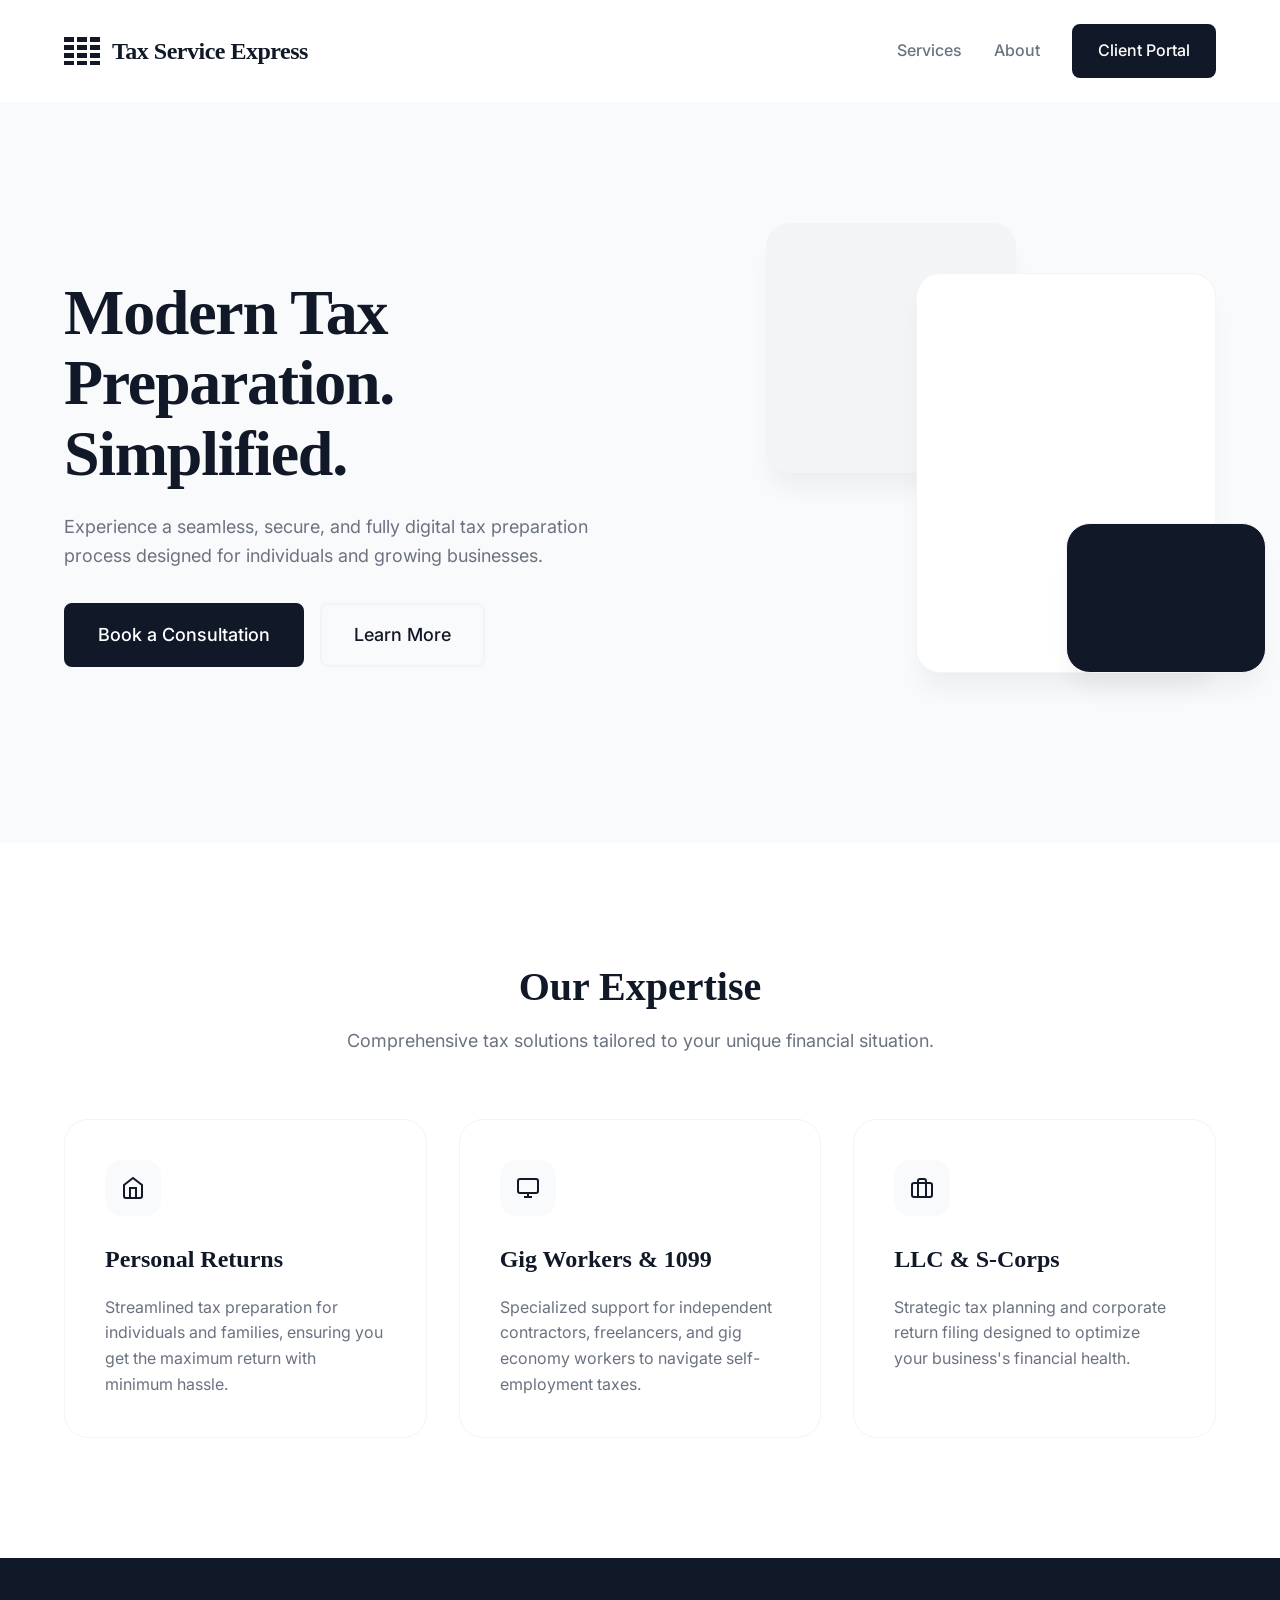
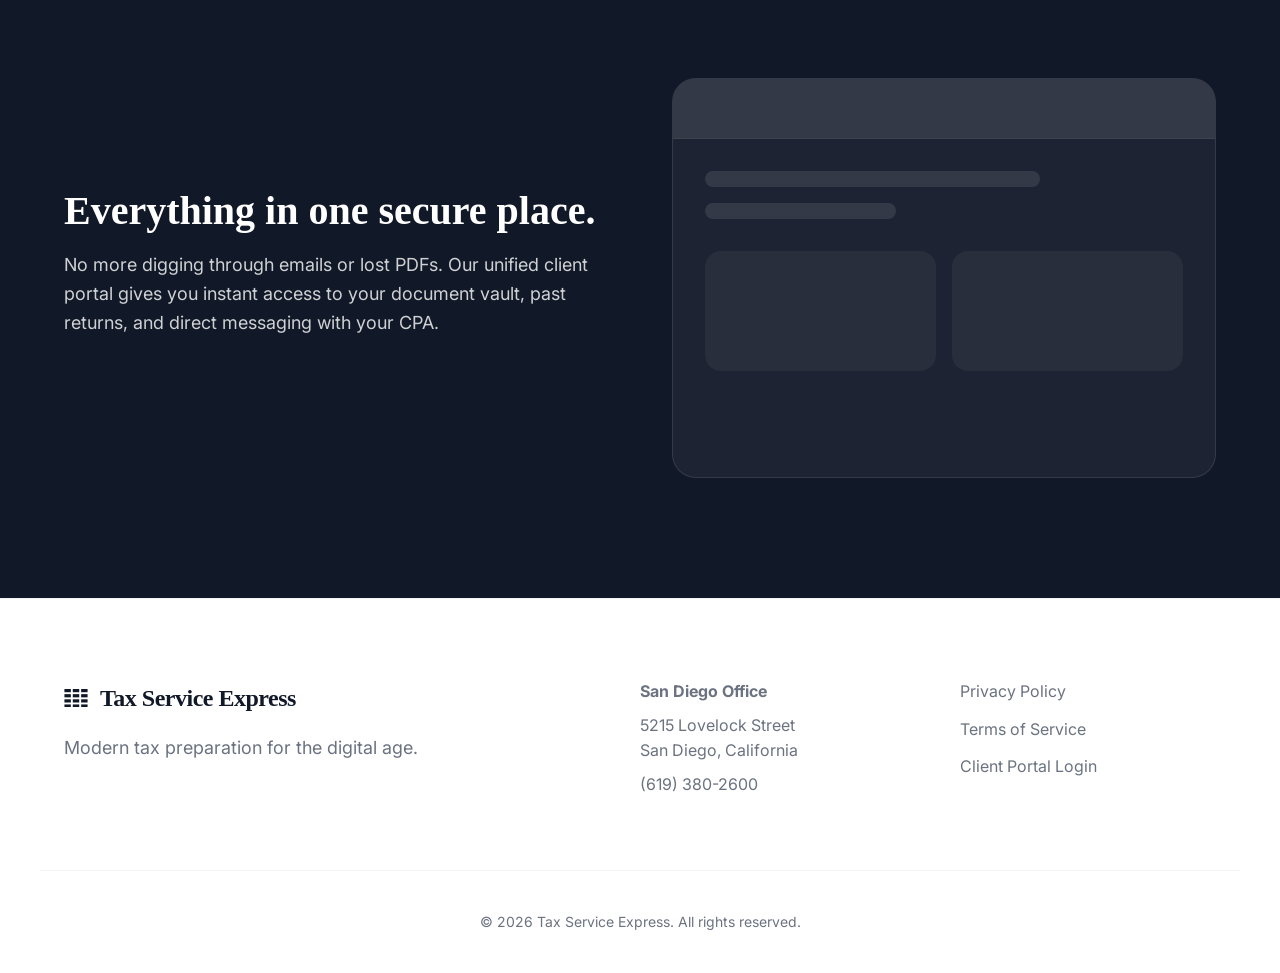
==== landing/index.html @ 5894fe74 "Add files via upload" ====
<!DOCTYPE html>
<html lang="en">
<head>
    <meta charset="UTF-8">
    <meta name="viewport" content="width=device-width, initial-scale=1.0">
    <title>Tax Service Express | Minimalist Landing</title>
    <link rel="preconnect" href="https://fonts.googleapis.com">
    <link rel="preconnect" href="https://fonts.gstatic.com" crossorigin>
    <link href="https://fonts.googleapis.com/css2?family=Inter:wght@400;500;600;700&display=swap" rel="stylesheet">
    <link rel="stylesheet" href="styles.css">
</head>
<body>
    <header class="site-header">
        <div class="container header-container">
            <div class="brand-logo">
                <svg width="36" height="28" viewBox="0 0 36 28" fill="currentColor">
                    <rect x="0" y="0" width="10" height="5" />
                    <rect x="13" y="0" width="10" height="5" />
                    <rect x="26" y="0" width="10" height="5" />
                    <rect x="0" y="8" width="10" height="5" />
                    <rect x="13" y="8" width="10" height="5" />
                    <rect x="26" y="8" width="10" height="5" />
                    <rect x="0" y="16" width="10" height="5" />
                    <rect x="13" y="16" width="10" height="5" />
                    <rect x="26" y="16" width="10" height="5" />
                    <rect x="0" y="24" width="10" height="5" />
                    <rect x="13" y="24" width="10" height="5" />
                    <rect x="26" y="24" width="10" height="5" />
                </svg>
                <span class="brand-name">Tax Service Express</span>
            </div>
            <nav class="main-nav">
                <a href="#services">Services</a>
                <a href="#about">About</a>
                <a href="#contact" class="btn-primary">Client Portal</a>
            </nav>
        </div>
    </header>

    <main>
        <section class="hero">
            <div class="container hero-container">
                <div class="hero-content">
                    <h1>Modern Tax Preparation.<br>Simplified.</h1>
                    <p>Experience a seamless, secure, and fully digital tax preparation process designed for individuals and growing businesses.</p>
                    <div class="hero-actions">
                        <a href="#book" class="btn-primary large">Book a Consultation</a>
                        <a href="#learn" class="btn-outline large">Learn More</a>
                    </div>
                </div>
                <div class="hero-image">
                    <!-- Minimalist geometric shapes to represent data/security -->
                    <div class="abstract-shape shape-1"></div>
                    <div class="abstract-shape shape-2"></div>
                    <div class="abstract-shape shape-3"></div>
                </div>
            </div>
        </section>

        <section id="services" class="services-section">
            <div class="container">
                <div class="section-header">
                    <h2>Our Expertise</h2>
                    <p>Comprehensive tax solutions tailored to your unique financial situation.</p>
                </div>
                
                <div class="services-grid">
                    <div class="service-card">
                        <div class="service-icon">
                            <svg width="24" height="24" viewBox="0 0 24 24" fill="none" stroke="currentColor" stroke-width="2"><path d="m3 9 9-7 9 7v11a2 2 0 0 1-2 2H5a2 2 0 0 1-2-2z"/><polyline points="9 22 9 12 15 12 15 22"/></svg>
                        </div>
                        <h3>Personal Returns</h3>
                        <p>Streamlined tax preparation for individuals and families, ensuring you get the maximum return with minimum hassle.</p>
                    </div>
                    <div class="service-card">
                        <div class="service-icon">
                            <svg width="24" height="24" viewBox="0 0 24 24" fill="none" stroke="currentColor" stroke-width="2"><rect width="20" height="14" x="2" y="3" rx="2"/><line x1="8" x2="16" y1="21" y2="21"/><line x1="12" x2="12" y1="17" y2="21"/></svg>
                        </div>
                        <h3>Gig Workers & 1099</h3>
                        <p>Specialized support for independent contractors, freelancers, and gig economy workers to navigate self-employment taxes.</p>
                    </div>
                    <div class="service-card">
                        <div class="service-icon">
                            <svg width="24" height="24" viewBox="0 0 24 24" fill="none" stroke="currentColor" stroke-width="2"><rect width="20" height="14" x="2" y="7" rx="2" ry="2"/><path d="M16 21V5a2 2 0 0 0-2-2h-4a2 2 0 0 0-2 2v16"/></svg>
                        </div>
                        <h3>LLC & S-Corps</h3>
                        <p>Strategic tax planning and corporate return filing designed to optimize your business's financial health.</p>
                    </div>
                </div>
            </div>
        </section>

        <section class="portal-cta">
            <div class="container portal-container">
                <div class="portal-text">
                    <h2>Everything in one secure place.</h2>
                    <p>No more digging through emails or lost PDFs. Our unified client portal gives you instant access to your document vault, past returns, and direct messaging with your CPA.</p>
                </div>
                <div class="portal-mockup">
                    <div class="mockup-ui">
                        <div class="mockup-header"></div>
                        <div class="mockup-body">
                            <div class="mockup-bar" style="width: 70%"></div>
                            <div class="mockup-bar" style="width: 40%"></div>
                            <div class="mockup-boxes">
                                <div class="mockup-box"></div>
                                <div class="mockup-box"></div>
                            </div>
                        </div>
                    </div>
                </div>
            </div>
        </section>
    </main>

    <footer class="site-footer">
        <div class="container footer-container">
            <div class="footer-brand">
                <div class="brand-logo">
                    <svg width="24" height="18" viewBox="0 0 36 28" fill="currentColor">
                        <rect x="0" y="0" width="10" height="5" />
                        <rect x="13" y="0" width="10" height="5" />
                        <rect x="26" y="0" width="10" height="5" />
                        <rect x="0" y="8" width="10" height="5" />
                        <rect x="13" y="8" width="10" height="5" />
                        <rect x="26" y="8" width="10" height="5" />
                        <rect x="0" y="16" width="10" height="5" />
                        <rect x="13" y="16" width="10" height="5" />
                        <rect x="26" y="16" width="10" height="5" />
                        <rect x="0" y="24" width="10" height="5" />
                        <rect x="13" y="24" width="10" height="5" />
                        <rect x="26" y="24" width="10" height="5" />
                    </svg>
                    <span class="brand-name">Tax Service Express</span>
                </div>
                <p>Modern tax preparation for the digital age.</p>
            </div>
            <div class="footer-contact">
                <p><strong>San Diego Office</strong></p>
                <p>5215 Lovelock Street<br>San Diego, California</p>
                <p>(619) 380-2600</p>
            </div>
            <div class="footer-links">
                <a href="#">Privacy Policy</a>
                <a href="#">Terms of Service</a>
                <a href="#">Client Portal Login</a>
            </div>
        </div>
        <div class="container footer-bottom">
            <p>&copy; 2026 Tax Service Express. All rights reserved.</p>
        </div>
    </footer>
</body>
</html>
---- landing/styles.css ----
:root {
    --color-black: #111827;
    --color-white: #FFFFFF;
    --color-gray-50: #F9FAFB;
    --color-gray-100: #F3F4F6;
    --color-gray-500: #6B7280;
    --color-gray-900: #111827;
    --font-serif: 'Georgia', 'Times New Roman', serif;
    --font-sans: 'Inter', sans-serif;
    --transition: all 0.3s ease;
}

* {
    margin: 0;
    padding: 0;
    box-sizing: border-box;
}

body {
    font-family: var(--font-sans);
    color: var(--color-gray-900);
    background-color: var(--color-white);
    line-height: 1.6;
}

.container {
    max-width: 1200px;
    margin: 0 auto;
    padding: 0 24px;
}

/* Typography */
h1, h2, h3, .brand-name {
    font-family: var(--font-serif);
    color: var(--color-black);
}

h1 {
    font-size: 4rem;
    line-height: 1.1;
    letter-spacing: -0.02em;
    margin-bottom: 24px;
}

h2 {
    font-size: 2.5rem;
    line-height: 1.2;
    margin-bottom: 16px;
}

p {
    color: var(--color-gray-500);
    font-size: 1.125rem;
    margin-bottom: 32px;
}

/* Buttons */
.btn-primary, .btn-outline {
    display: inline-flex;
    align-items: center;
    justify-content: center;
    padding: 12px 24px;
    font-weight: 500;
    border-radius: 8px;
    text-decoration: none;
    transition: var(--transition);
    font-size: 1rem;
}

.btn-primary.large, .btn-outline.large {
    padding: 16px 32px;
    font-size: 1.125rem;
}

.btn-primary {
    background-color: var(--color-black);
    color: var(--color-white);
    border: 2px solid var(--color-black);
}

.btn-primary:hover {
    background-color: var(--color-gray-900);
    transform: translateY(-2px);
    box-shadow: 0 10px 15px -3px rgba(0, 0, 0, 0.1);
}

.btn-outline {
    background-color: transparent;
    color: var(--color-black);
    border: 2px solid var(--color-gray-100);
}

.btn-outline:hover {
    border-color: var(--color-black);
}

/* Header */
.site-header {
    padding: 24px 0;
    position: sticky;
    top: 0;
    background: rgba(255, 255, 255, 0.9);
    backdrop-filter: blur(10px);
    z-index: 100;
    border-bottom: 1px solid var(--color-gray-50);
}

.header-container {
    display: flex;
    justify-content: space-between;
    align-items: center;
}

.brand-logo {
    display: flex;
    align-items: center;
    gap: 12px;
}

.brand-name {
    font-size: 24px;
    font-weight: 600;
    letter-spacing: -0.5px;
}

.main-nav {
    display: flex;
    align-items: center;
    gap: 32px;
}

.main-nav a:not(.btn-primary) {
    text-decoration: none;
    color: var(--color-gray-500);
    font-weight: 500;
    transition: var(--transition);
}

.main-nav a:not(.btn-primary):hover {
    color: var(--color-black);
}

/* Hero Section */
.hero {
    padding: 120px 0;
    background-color: var(--color-gray-50);
    overflow: hidden;
}

.hero-container {
    display: grid;
    grid-template-columns: 1fr 1fr;
    gap: 64px;
    align-items: center;
}

.hero-actions {
    display: flex;
    gap: 16px;
}

.hero-image {
    position: relative;
    height: 500px;
}

.abstract-shape {
    position: absolute;
    background: var(--color-white);
    border: 1px solid var(--color-gray-100);
    box-shadow: 0 20px 25px -5px rgba(0, 0, 0, 0.05);
    border-radius: 24px;
}

.shape-1 {
    width: 300px;
    height: 400px;
    right: 0;
    top: 50px;
    z-index: 2;
}

.shape-2 {
    width: 250px;
    height: 250px;
    right: 200px;
    top: 0;
    z-index: 1;
    background: var(--color-gray-100);
}

.shape-3 {
    width: 200px;
    height: 150px;
    right: -50px;
    bottom: 50px;
    z-index: 3;
    background: var(--color-black);
}

/* Services Section */
.services-section {
    padding: 120px 0;
}

.section-header {
    text-align: center;
    max-width: 600px;
    margin: 0 auto 64px;
}

.services-grid {
    display: grid;
    grid-template-columns: repeat(3, 1fr);
    gap: 32px;
}

.service-card {
    padding: 40px;
    background: var(--color-white);
    border: 1px solid var(--color-gray-100);
    border-radius: 24px;
    transition: var(--transition);
}

.service-card:hover {
    border-color: var(--color-black);
    transform: translateY(-5px);
    box-shadow: 0 20px 25px -5px rgba(0, 0, 0, 0.05);
}

.service-icon {
    width: 56px;
    height: 56px;
    background: var(--color-gray-50);
    border-radius: 16px;
    display: flex;
    align-items: center;
    justify-content: center;
    margin-bottom: 24px;
    color: var(--color-black);
}

.service-card h3 {
    font-size: 1.5rem;
    margin-bottom: 16px;
}

.service-card p {
    font-size: 1rem;
    margin-bottom: 0;
}

/* Portal CTA Section */
.portal-cta {
    padding: 120px 0;
    background-color: var(--color-black);
    color: var(--color-white);
}

.portal-cta h2, .portal-cta p {
    color: var(--color-white);
}

.portal-cta p {
    opacity: 0.8;
}

.portal-container {
    display: grid;
    grid-template-columns: 1fr 1fr;
    gap: 64px;
    align-items: center;
}

.mockup-ui {
    background: rgba(255, 255, 255, 0.05);
    border: 1px solid rgba(255, 255, 255, 0.1);
    border-radius: 24px;
    overflow: hidden;
    height: 400px;
}

.mockup-header {
    height: 60px;
    background: rgba(255, 255, 255, 0.1);
    border-bottom: 1px solid rgba(255, 255, 255, 0.05);
}

.mockup-body {
    padding: 32px;
}

.mockup-bar {
    height: 16px;
    background: rgba(255, 255, 255, 0.1);
    border-radius: 8px;
    margin-bottom: 16px;
}

.mockup-boxes {
    display: grid;
    grid-template-columns: 1fr 1fr;
    gap: 16px;
    margin-top: 32px;
}

.mockup-box {
    height: 120px;
    background: rgba(255, 255, 255, 0.05);
    border-radius: 16px;
}

/* Footer */
.site-footer {
    padding: 80px 0 40px;
    border-top: 1px solid var(--color-gray-100);
}

.footer-container {
    display: grid;
    grid-template-columns: 2fr 1fr 1fr;
    gap: 64px;
    margin-bottom: 64px;
}

.footer-brand .brand-logo {
    margin-bottom: 16px;
}

.footer-contact p {
    margin-bottom: 8px;
    font-size: 1rem;
}

.footer-links {
    display: flex;
    flex-direction: column;
    gap: 12px;
}

.footer-links a {
    color: var(--color-gray-500);
    text-decoration: none;
    transition: var(--transition);
}

.footer-links a:hover {
    color: var(--color-black);
}

.footer-bottom {
    text-align: center;
    padding-top: 40px;
    border-top: 1px solid var(--color-gray-100);
}

.footer-bottom p {
    margin-bottom: 0;
    font-size: 0.875rem;
}

/* Responsive Design */
@media (max-width: 992px) {
    h1 { font-size: 3rem; }
    .hero-container, .portal-container { grid-template-columns: 1fr; text-align: center; }
    .hero-actions { justify-content: center; }
    .hero-image { display: none; }
    .services-grid { grid-template-columns: 1fr; }
    .footer-container { grid-template-columns: 1fr; text-align: center; gap: 32px; }
    .footer-brand .brand-logo { justify-content: center; }
}
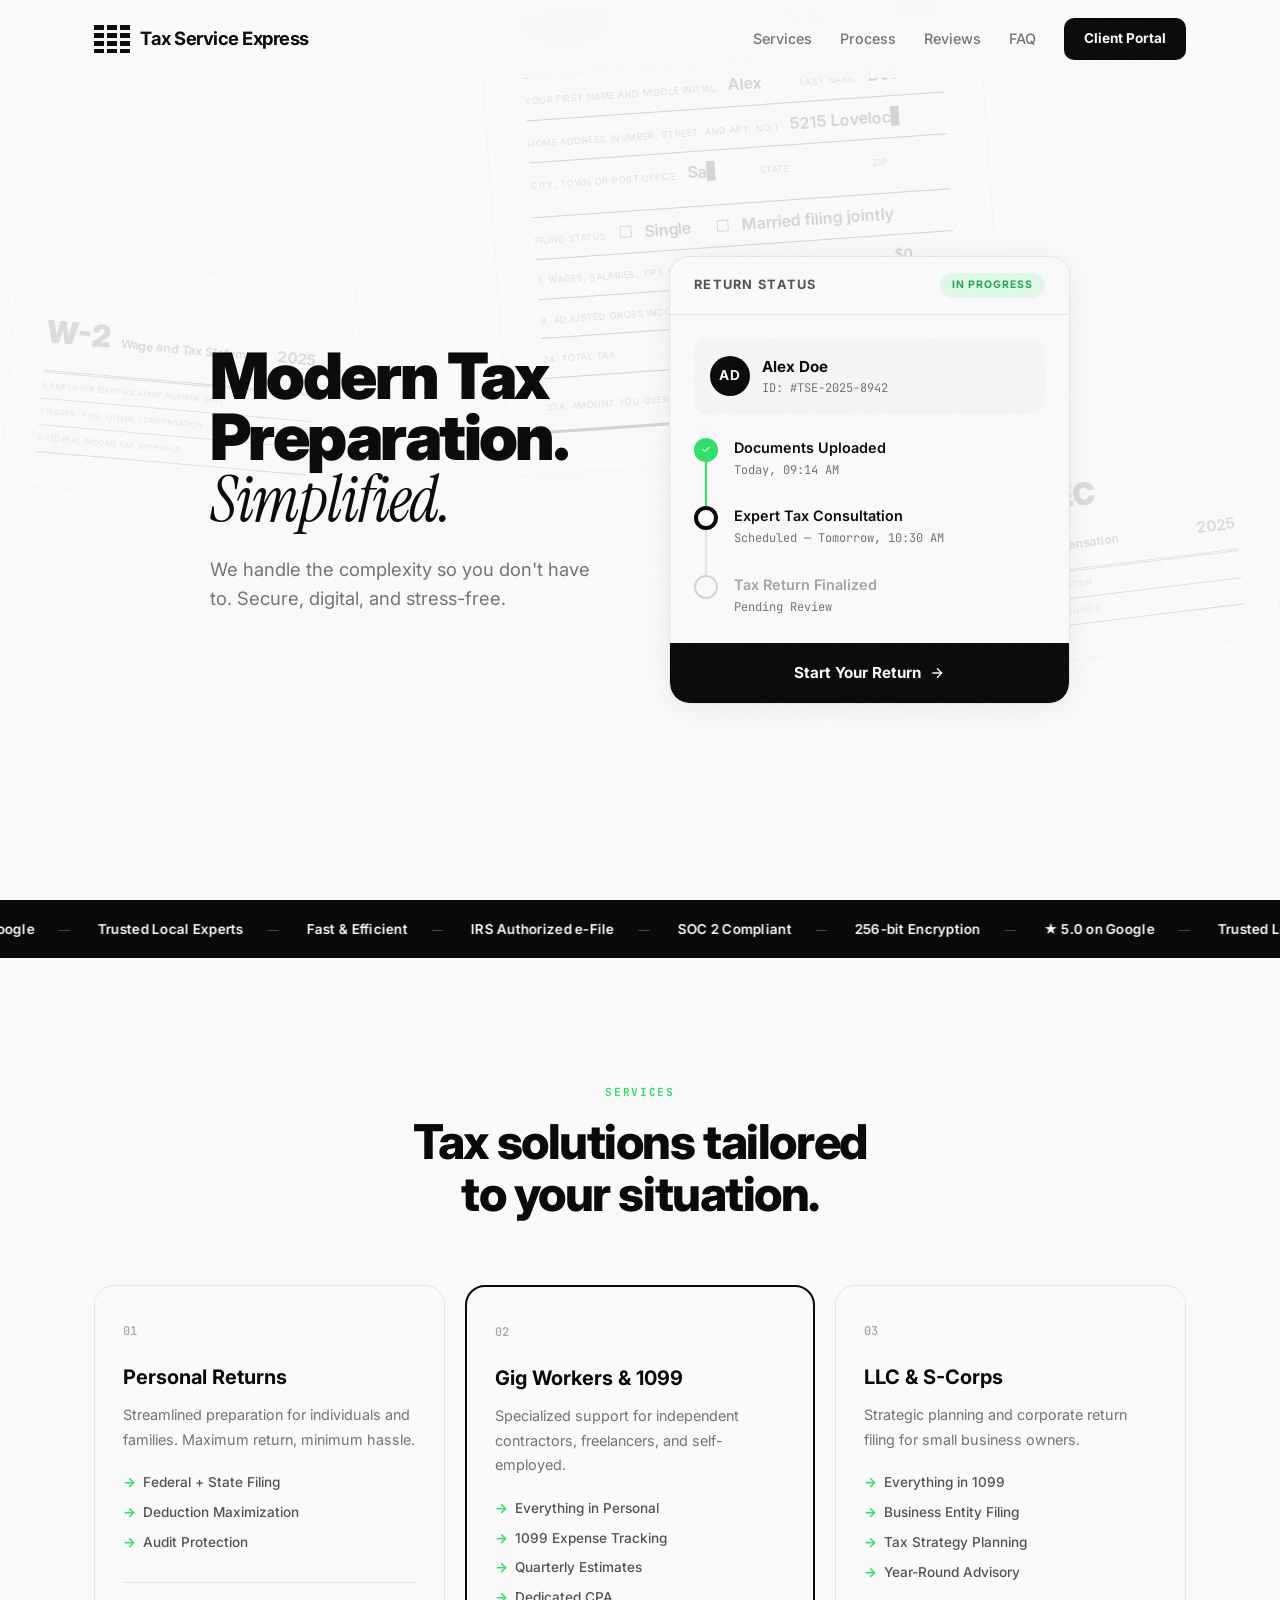
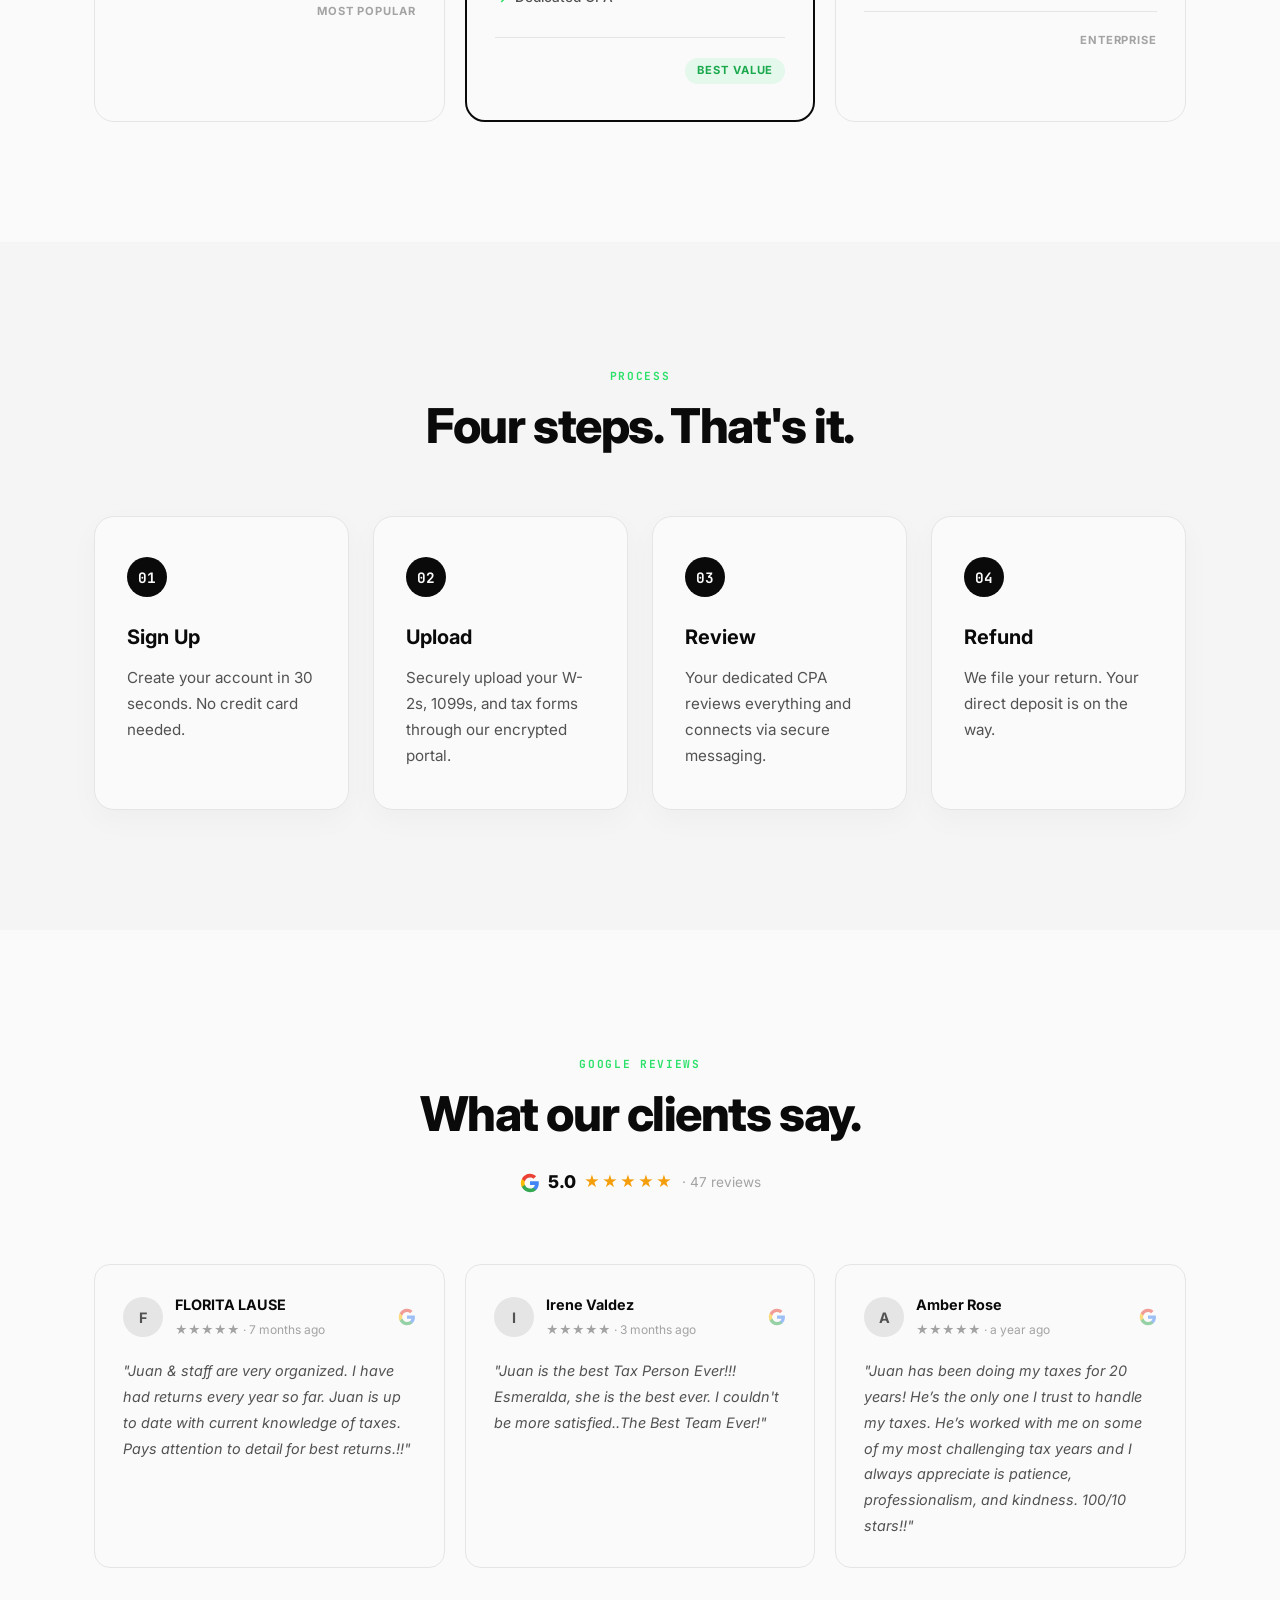
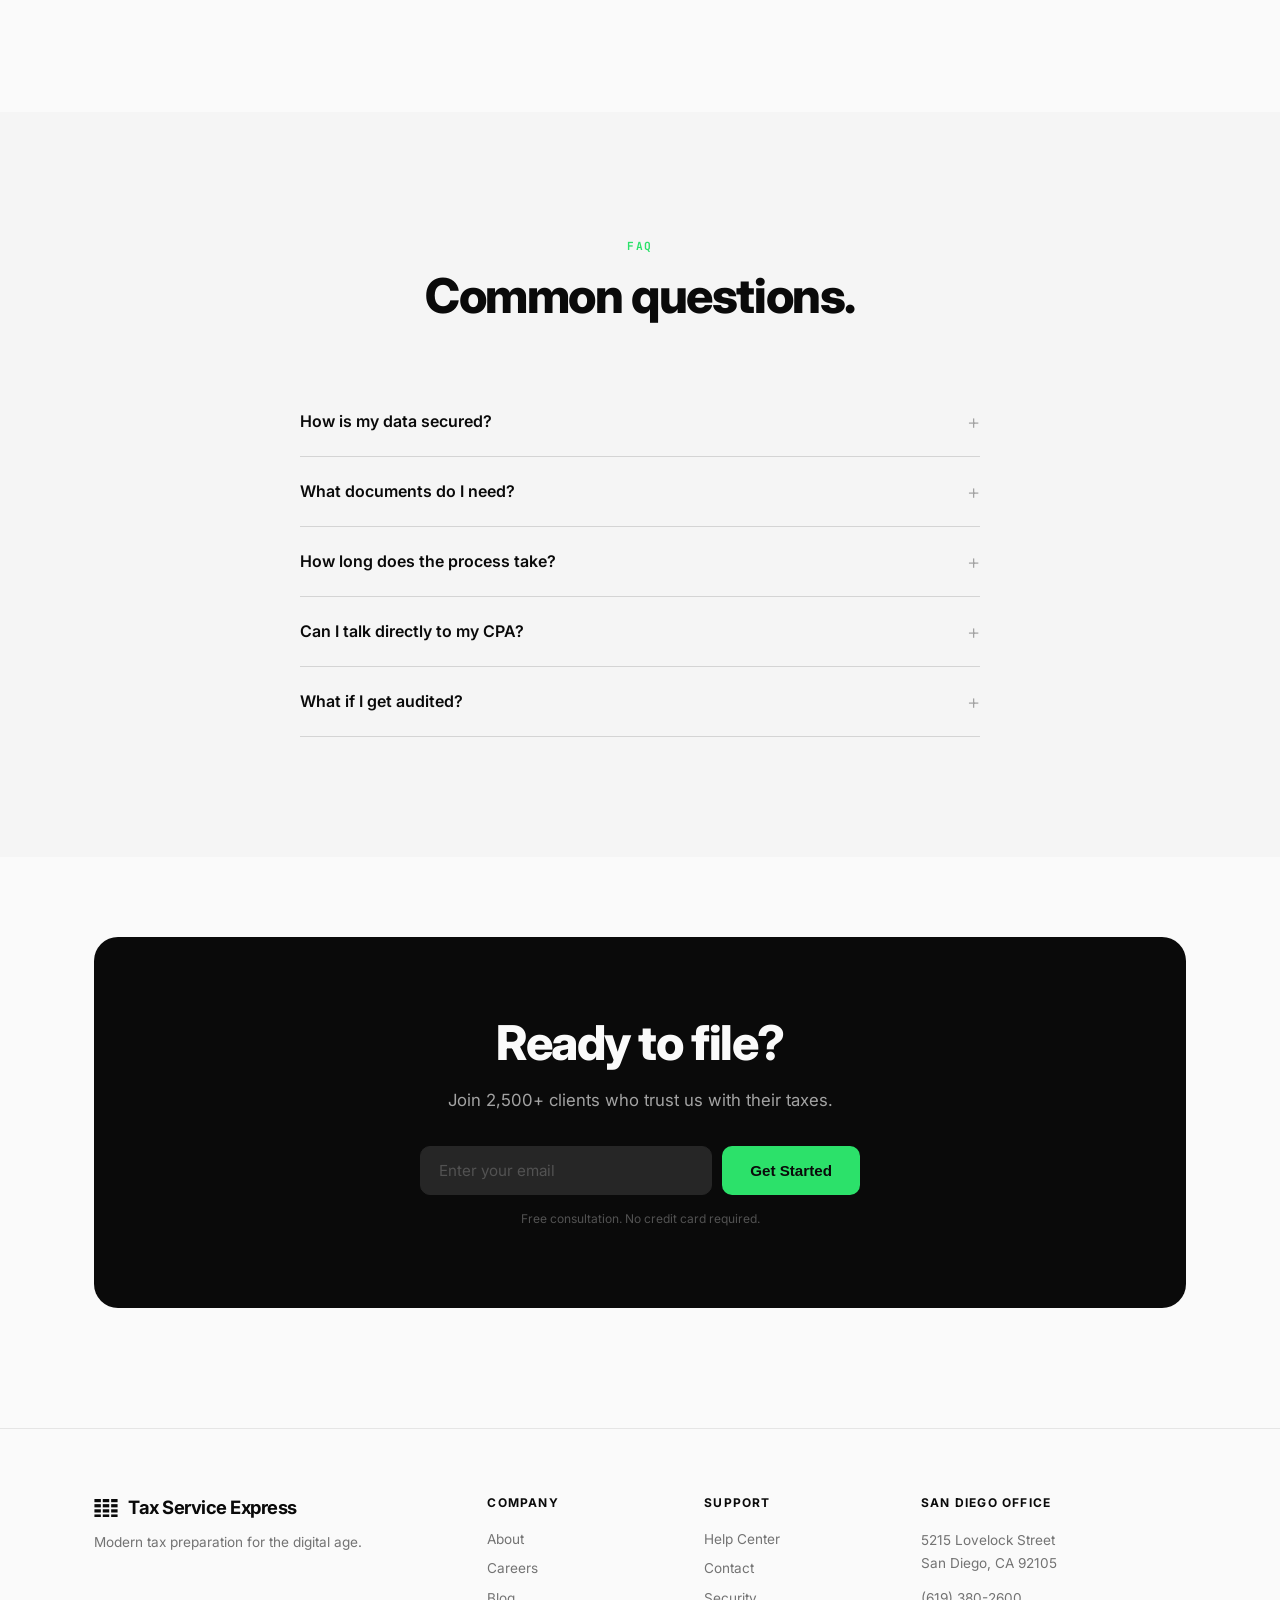
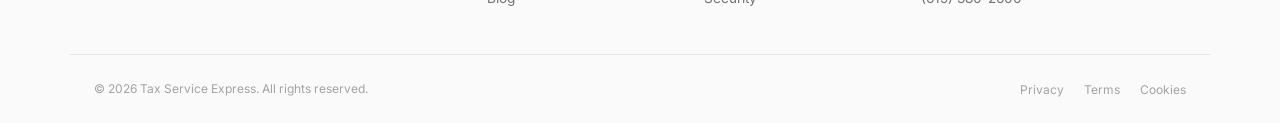
==== commit c6702bb3: "Add files via upload" ====
--- a/landing/index.html
+++ b/landing/index.html
@@ -3,14 +3,18 @@
 <head>
     <meta charset="UTF-8">
     <meta name="viewport" content="width=device-width, initial-scale=1.0">
-    <title>Tax Service Express | Minimalist Landing</title>
+    <title>Tax Service Express | Modern Tax Preparation, Simplified</title>
+    <meta name="description" content="Experience seamless, secure, fully digital tax preparation for individuals and growing businesses. Book a consultation today.">
     <link rel="preconnect" href="https://fonts.googleapis.com">
     <link rel="preconnect" href="https://fonts.gstatic.com" crossorigin>
-    <link href="https://fonts.googleapis.com/css2?family=Inter:wght@400;500;600;700&display=swap" rel="stylesheet">
-    <link rel="stylesheet" href="styles.css">
+    <link href="https://fonts.googleapis.com/css2?family=Inter:wght@400;500;600;700;800;900&family=Instrument+Serif&family=JetBrains+Mono:wght@400;500&display=swap" rel="stylesheet">
+    <link rel="stylesheet" href="styles.css?v=3">
 </head>
 <body>
-    <header class="site-header">
+    <!-- Grain overlay -->
+    <div class="grain-overlay"></div>
+
+    <header class="site-header" id="site-header">
         <div class="container header-container">
             <div class="brand-logo">
                 <svg width="36" height="28" viewBox="0 0 36 28" fill="currentColor">
@@ -31,83 +35,404 @@
             </div>
             <nav class="main-nav">
                 <a href="#services">Services</a>
-                <a href="#about">About</a>
-                <a href="#contact" class="btn-primary">Client Portal</a>
+                <a href="#how-it-works">Process</a>
+                <a href="#testimonials">Reviews</a>
+                <a href="#faq">FAQ</a>
+                <a href="#contact" class="btn-primary nav-cta">Client Portal</a>
             </nav>
         </div>
     </header>
 
     <main>
+        <!-- ═══════════════════════════════════════ -->
+        <!--  HERO: THE LIVING TAX FORM             -->
+        <!-- ═══════════════════════════════════════ -->
         <section class="hero">
+            <div class="hero-form-bg" aria-hidden="true">
+                <div class="form-line">
+                    <span class="form-label">Department of the Treasury — Internal Revenue Service</span>
+                </div>
+                <div class="form-line form-title-line">
+                    <span class="form-number">1040</span>
+                    <span class="form-desc">U.S. Individual Income Tax Return</span>
+                    <span class="form-year">2025</span>
+                </div>
+                <div class="form-line">
+                    <span class="form-label">Your first name and middle initial</span>
+                    <span class="form-value typewriter" data-text="Alex"></span>
+                    <span class="form-label">Last name</span>
+                    <span class="form-value typewriter" data-text="Doe" data-delay="800"></span>
+                </div>
+                <div class="form-line">
+                    <span class="form-label">Home address (number, street, and apt. no.)</span>
+                    <span class="form-value typewriter" data-text="5215 Lovelock St" data-delay="1600"></span>
+                </div>
+                <div class="form-line">
+                    <span class="form-label">City, town or post office</span>
+                    <span class="form-value typewriter" data-text="San Diego" data-delay="2200"></span>
+                    <span class="form-label">State</span>
+                    <span class="form-value typewriter" data-text="CA" data-delay="2800"></span>
+                    <span class="form-label">ZIP</span>
+                    <span class="form-value typewriter" data-text="92105" data-delay="3000"></span>
+                </div>
+                <div class="form-line">
+                    <span class="form-label">Filing Status</span>
+                    <span class="form-checkbox checked" data-delay="3400">☐</span>
+                    <span class="form-value">Single</span>
+                    <span class="form-checkbox" data-delay="3400">☐</span>
+                    <span class="form-value">Married filing jointly</span>
+                </div>
+                <div class="form-line">
+                    <span class="form-label">1. Wages, salaries, tips (W-2)</span>
+                    <span class="form-value form-amount counter" data-target="78450" data-delay="3800">$0</span>
+                </div>
+                <div class="form-line">
+                    <span class="form-label">8. Adjusted gross income</span>
+                    <span class="form-value form-amount counter" data-target="72100" data-delay="4200">$0</span>
+                </div>
+                <div class="form-line">
+                    <span class="form-label">24. Total tax</span>
+                    <span class="form-value form-amount counter" data-target="9847" data-delay="4600">$0</span>
+                </div>
+                <div class="form-line form-refund-line">
+                    <span class="form-label">35a. Amount you overpaid → REFUND</span>
+                    <span class="form-value form-amount form-refund counter" data-target="2847" data-delay="5000">$0</span>
+                </div>
+            </div>
+
+            <div class="hero-form-bg form-2" aria-hidden="true">
+                <div class="form-line form-title-line">
+                    <span class="form-number">W-2</span>
+                    <span class="form-desc">Wage and Tax Statement</span>
+                    <span class="form-year">2025</span>
+                </div>
+                <div class="form-line">
+                    <span class="form-label">b Employer identification number (EIN)</span>
+                    <span class="form-value typewriter" data-text="XX-XXXXXXX" data-delay="6000"></span>
+                </div>
+                <div class="form-line">
+                    <span class="form-label">1 Wages, tips, other compensation</span>
+                    <span class="form-value typewriter" data-text="78,450.00" data-delay="6500"></span>
+                </div>
+                <div class="form-line">
+                    <span class="form-label">2 Federal income tax withheld</span>
+                    <span class="form-value typewriter" data-text="9,847.00" data-delay="7000"></span>
+                </div>
+            </div>
+
+            <div class="hero-form-bg form-3" aria-hidden="true">
+                <div class="form-line form-title-line">
+                    <span class="form-number">1099-NEC</span>
+                    <span class="form-desc">Nonemployee Compensation</span>
+                    <span class="form-year">2025</span>
+                </div>
+                <div class="form-line">
+                    <span class="form-label">1 Nonemployee compensation</span>
+                    <span class="form-value typewriter" data-text="12,500.00" data-delay="7500"></span>
+                </div>
+                <div class="form-line">
+                    <span class="form-label">4 Federal income tax withheld</span>
+                    <span class="form-value typewriter" data-text="0.00" data-delay="8000"></span>
+                </div>
+            </div>
+
             <div class="container hero-container">
                 <div class="hero-content">
-                    <h1>Modern Tax Preparation.<br>Simplified.</h1>
-                    <p>Experience a seamless, secure, and fully digital tax preparation process designed for individuals and growing businesses.</p>
-                    <div class="hero-actions">
-                        <a href="#book" class="btn-primary large">Book a Consultation</a>
-                        <a href="#learn" class="btn-outline large">Learn More</a>
-                    </div>
-                </div>
-                <div class="hero-image">
-                    <!-- Minimalist geometric shapes to represent data/security -->
-                    <div class="abstract-shape shape-1"></div>
-                    <div class="abstract-shape shape-2"></div>
-                    <div class="abstract-shape shape-3"></div>
-                </div>
-            </div>
-        </section>
-
+                    <div class="hero-text">
+                        <h1>
+                            <span class="hero-line-1 reveal-line">Modern Tax</span>
+                            <span class="hero-line-2 reveal-line">Preparation.</span>
+                            <span class="hero-line-3 reveal-line"><em>Simplified.</em></span>
+                        </h1>
+                        <p class="hero-subtitle reveal-line" style="--delay: 0.6s">We handle the complexity so you don't have to. Secure, digital, and stress-free.</p>
+                    </div>
+
+                    <!-- Filing Status Tracker -->
+                    <div class="status-tracker reveal-line" style="--delay: 0.9s" id="status-tracker">
+                        <div class="tracker-header">
+                            <span class="tracker-label">Return Status</span>
+                            <span class="tracker-badge">In Progress</span>
+                        </div>
+                        <div class="tracker-body">
+                            <div class="tracker-client">
+                                <div class="client-avatar">AD</div>
+                                <div class="client-info">
+                                    <span class="client-name">Alex Doe</span>
+                                    <span class="client-id">ID: #TSE-2025-8942</span>
+                                </div>
+                            </div>
+                            <div class="tracker-timeline">
+                                <div class="timeline-step completed">
+                                    <div class="step-icon">✓</div>
+                                    <div class="step-content">
+                                        <span class="step-title">Documents Uploaded</span>
+                                        <span class="step-time">Today, 09:14 AM</span>
+                                    </div>
+                                </div>
+                                <div class="timeline-step active">
+                                    <div class="step-icon"></div>
+                                    <div class="step-content">
+                                        <span class="step-title">Expert Tax Consultation</span>
+                                        <span class="step-time">Scheduled — Tomorrow, 10:30 AM</span>
+                                    </div>
+                                </div>
+                                <div class="timeline-step">
+                                    <div class="step-icon"></div>
+                                    <div class="step-content">
+                                        <span class="step-title">Tax Return Finalized</span>
+                                        <span class="step-time">Pending Review</span>
+                                    </div>
+                                </div>
+                            </div>
+                        </div>
+                        <a href="#book" class="btn-primary tracker-cta" id="hero-cta-book">
+                            Start Your Return
+                            <svg width="16" height="16" viewBox="0 0 24 24" fill="none" stroke="currentColor" stroke-width="2"><path d="M5 12h14"/><path d="m12 5 7 7-7 7"/></svg>
+                        </a>
+                    </div>
+                </div>
+            </div>
+        </section>
+
+        <section class="stats-marquee">
+            <div class="marquee-content">
+                <span class="marquee-item">★ 5.0 on Google</span><span class="marquee-divider">—</span>
+                <span class="marquee-item">Trusted Local Experts</span><span class="marquee-divider">—</span>
+                <span class="marquee-item">Fast & Efficient</span><span class="marquee-divider">—</span>
+                <span class="marquee-item">IRS Authorized e-File</span><span class="marquee-divider">—</span>
+                <span class="marquee-item">SOC 2 Compliant</span><span class="marquee-divider">—</span>
+                <span class="marquee-item">256-bit Encryption</span><span class="marquee-divider">—</span>
+                <span class="marquee-item">★ 5.0 on Google</span><span class="marquee-divider">—</span>
+                <span class="marquee-item">Trusted Local Experts</span><span class="marquee-divider">—</span>
+                <span class="marquee-item">Fast & Efficient</span><span class="marquee-divider">—</span>
+                <span class="marquee-item">IRS Authorized e-File</span><span class="marquee-divider">—</span>
+                <span class="marquee-item">SOC 2 Compliant</span><span class="marquee-divider">—</span>
+                <span class="marquee-item">256-bit Encryption</span><span class="marquee-divider">—</span>
+                <span class="marquee-item">★ 5.0 on Google</span><span class="marquee-divider">—</span>
+                <span class="marquee-item">Trusted Local Experts</span><span class="marquee-divider">—</span>
+                <span class="marquee-item">Fast & Efficient</span><span class="marquee-divider">—</span>
+                <span class="marquee-item">IRS Authorized e-File</span><span class="marquee-divider">—</span>
+                <span class="marquee-item">SOC 2 Compliant</span><span class="marquee-divider">—</span>
+                <span class="marquee-item">256-bit Encryption</span><span class="marquee-divider">—</span>
+
+                <span class="marquee-item">★ 5.0 on Google</span><span class="marquee-divider">—</span>
+                <span class="marquee-item">Trusted Local Experts</span><span class="marquee-divider">—</span>
+                <span class="marquee-item">Fast & Efficient</span><span class="marquee-divider">—</span>
+                <span class="marquee-item">IRS Authorized e-File</span><span class="marquee-divider">—</span>
+                <span class="marquee-item">SOC 2 Compliant</span><span class="marquee-divider">—</span>
+                <span class="marquee-item">256-bit Encryption</span><span class="marquee-divider">—</span>
+                <span class="marquee-item">★ 5.0 on Google</span><span class="marquee-divider">—</span>
+                <span class="marquee-item">Trusted Local Experts</span><span class="marquee-divider">—</span>
+                <span class="marquee-item">Fast & Efficient</span><span class="marquee-divider">—</span>
+                <span class="marquee-item">IRS Authorized e-File</span><span class="marquee-divider">—</span>
+                <span class="marquee-item">SOC 2 Compliant</span><span class="marquee-divider">—</span>
+                <span class="marquee-item">256-bit Encryption</span><span class="marquee-divider">—</span>
+                <span class="marquee-item">★ 5.0 on Google</span><span class="marquee-divider">—</span>
+                <span class="marquee-item">Trusted Local Experts</span><span class="marquee-divider">—</span>
+                <span class="marquee-item">Fast & Efficient</span><span class="marquee-divider">—</span>
+                <span class="marquee-item">IRS Authorized e-File</span><span class="marquee-divider">—</span>
+                <span class="marquee-item">SOC 2 Compliant</span><span class="marquee-divider">—</span>
+                <span class="marquee-item">256-bit Encryption</span><span class="marquee-divider">—</span>
+            </div>
+        </section>
+
+        <!-- Services -->
         <section id="services" class="services-section">
             <div class="container">
-                <div class="section-header">
-                    <h2>Our Expertise</h2>
-                    <p>Comprehensive tax solutions tailored to your unique financial situation.</p>
-                </div>
-                
+                <div class="section-header fade-in">
+                    <span class="section-tag">Services</span>
+                    <h2>Tax solutions tailored<br>to your situation.</h2>
+                </div>
                 <div class="services-grid">
-                    <div class="service-card">
-                        <div class="service-icon">
-                            <svg width="24" height="24" viewBox="0 0 24 24" fill="none" stroke="currentColor" stroke-width="2"><path d="m3 9 9-7 9 7v11a2 2 0 0 1-2 2H5a2 2 0 0 1-2-2z"/><polyline points="9 22 9 12 15 12 15 22"/></svg>
-                        </div>
+                    <div class="service-card fade-in" id="svc-personal">
+                        <div class="service-number">01</div>
                         <h3>Personal Returns</h3>
-                        <p>Streamlined tax preparation for individuals and families, ensuring you get the maximum return with minimum hassle.</p>
-                    </div>
-                    <div class="service-card">
-                        <div class="service-icon">
-                            <svg width="24" height="24" viewBox="0 0 24 24" fill="none" stroke="currentColor" stroke-width="2"><rect width="20" height="14" x="2" y="3" rx="2"/><line x1="8" x2="16" y1="21" y2="21"/><line x1="12" x2="12" y1="17" y2="21"/></svg>
-                        </div>
+                        <p>Streamlined preparation for individuals and families. Maximum return, minimum hassle.</p>
+                        <ul class="service-features">
+                            <li>Federal + State Filing</li>
+                            <li>Deduction Maximization</li>
+                            <li>Audit Protection</li>
+                        </ul>
+                        <div class="service-footer" style="justify-content: flex-end;">
+                            <span class="service-tag-label">Most Popular</span>
+                        </div>
+                    </div>
+                    <div class="service-card featured fade-in" id="svc-gig">
+                        <div class="service-number">02</div>
                         <h3>Gig Workers & 1099</h3>
-                        <p>Specialized support for independent contractors, freelancers, and gig economy workers to navigate self-employment taxes.</p>
-                    </div>
-                    <div class="service-card">
-                        <div class="service-icon">
-                            <svg width="24" height="24" viewBox="0 0 24 24" fill="none" stroke="currentColor" stroke-width="2"><rect width="20" height="14" x="2" y="7" rx="2" ry="2"/><path d="M16 21V5a2 2 0 0 0-2-2h-4a2 2 0 0 0-2 2v16"/></svg>
-                        </div>
+                        <p>Specialized support for independent contractors, freelancers, and self-employed.</p>
+                        <ul class="service-features">
+                            <li>Everything in Personal</li>
+                            <li>1099 Expense Tracking</li>
+                            <li>Quarterly Estimates</li>
+                            <li>Dedicated CPA</li>
+                        </ul>
+                        <div class="service-footer" style="justify-content: flex-end;">
+                            <span class="service-tag-label best">Best Value</span>
+                        </div>
+                    </div>
+                    <div class="service-card fade-in" id="svc-business">
+                        <div class="service-number">03</div>
                         <h3>LLC & S-Corps</h3>
-                        <p>Strategic tax planning and corporate return filing designed to optimize your business's financial health.</p>
-                    </div>
-                </div>
-            </div>
-        </section>
-
-        <section class="portal-cta">
-            <div class="container portal-container">
-                <div class="portal-text">
-                    <h2>Everything in one secure place.</h2>
-                    <p>No more digging through emails or lost PDFs. Our unified client portal gives you instant access to your document vault, past returns, and direct messaging with your CPA.</p>
-                </div>
-                <div class="portal-mockup">
-                    <div class="mockup-ui">
-                        <div class="mockup-header"></div>
-                        <div class="mockup-body">
-                            <div class="mockup-bar" style="width: 70%"></div>
-                            <div class="mockup-bar" style="width: 40%"></div>
-                            <div class="mockup-boxes">
-                                <div class="mockup-box"></div>
-                                <div class="mockup-box"></div>
+                        <p>Strategic planning and corporate return filing for small business owners.</p>
+                        <ul class="service-features">
+                            <li>Everything in 1099</li>
+                            <li>Business Entity Filing</li>
+                            <li>Tax Strategy Planning</li>
+                            <li>Year-Round Advisory</li>
+                        </ul>
+                        <div class="service-footer" style="justify-content: flex-end;">
+                            <span class="service-tag-label">Enterprise</span>
+                        </div>
+                    </div>
+                </div>
+            </div>
+        </section>
+
+        <!-- How It Works -->
+        <section id="how-it-works" class="how-section">
+            <div class="container">
+                <div class="section-header fade-in">
+                    <span class="section-tag">Process</span>
+                    <h2>Four steps. That's it.</h2>
+                </div>
+                <div class="steps-row">
+                    <div class="step fade-in">
+                        <div class="step-num">01</div>
+                        <h3>Sign Up</h3>
+                        <p>Create your account in 30 seconds. No credit card needed.</p>
+                    </div>
+                    <div class="step-arrow fade-in">→</div>
+                    <div class="step fade-in">
+                        <div class="step-num">02</div>
+                        <h3>Upload</h3>
+                        <p>Securely upload your W-2s, 1099s, and tax forms through our encrypted portal.</p>
+                    </div>
+                    <div class="step-arrow fade-in">→</div>
+                    <div class="step fade-in">
+                        <div class="step-num">03</div>
+                        <h3>Review</h3>
+                        <p>Your dedicated CPA reviews everything and connects via secure messaging.</p>
+                    </div>
+                    <div class="step-arrow fade-in">→</div>
+                    <div class="step fade-in">
+                        <div class="step-num">04</div>
+                        <h3>Refund</h3>
+                        <p>We file your return. Your direct deposit is on the way.</p>
+                    </div>
+                </div>
+            </div>
+        </section>
+
+        <!-- Testimonials / Google Reviews -->
+        <section id="testimonials" class="testimonials-section">
+            <div class="container">
+                <div class="section-header fade-in">
+                    <span class="section-tag">Google Reviews</span>
+                    <h2>What our clients say.</h2>
+                    <div class="google-rating">
+                        <svg width="20" height="20" viewBox="0 0 24 24"><path fill="#4285F4" d="M22.56 12.25c0-.78-.07-1.53-.2-2.25H12v4.26h5.92a5.06 5.06 0 0 1-2.2 3.32v2.77h3.57c2.08-1.92 3.28-4.74 3.28-8.1z"/><path fill="#34A853" d="M12 23c2.97 0 5.46-.98 7.28-2.66l-3.57-2.77c-.98.66-2.23 1.06-3.71 1.06-2.86 0-5.29-1.93-6.16-4.53H2.18v2.84C3.99 20.53 7.7 23 12 23z"/><path fill="#FBBC05" d="M5.84 14.09c-.22-.66-.35-1.36-.35-2.09s.13-1.43.35-2.09V7.07H2.18C1.43 8.55 1 10.22 1 12s.43 3.45 1.18 4.93l2.85-2.22.81-.62z"/><path fill="#EA4335" d="M12 5.38c1.62 0 3.06.56 4.21 1.64l3.15-3.15C17.45 2.09 14.97 1 12 1 7.7 1 3.99 3.47 2.18 7.07l3.66 2.84c.87-2.6 3.3-4.53 6.16-4.53z"/></svg>
+                        <span class="rating-number">5.0</span>
+                        <span class="rating-stars">★★★★★</span>
+                        <span class="rating-count">· 47 reviews</span>
+                    </div>
+                </div>
+
+                <div class="reviews-grid">
+                    <div class="review-card fade-in" id="review-1">
+                        <div class="review-header">
+                            <div class="review-avatar">F</div>
+                            <div>
+                                <strong>FLORITA LAUSE</strong>
+                                <span class="review-meta">★★★★★ · 7 months ago</span>
                             </div>
-                        </div>
-                    </div>
+                            <svg class="google-g" width="18" height="18" viewBox="0 0 24 24"><path fill="#4285F4" d="M22.56 12.25c0-.78-.07-1.53-.2-2.25H12v4.26h5.92a5.06 5.06 0 0 1-2.2 3.32v2.77h3.57c2.08-1.92 3.28-4.74 3.28-8.1z"/><path fill="#34A853" d="M12 23c2.97 0 5.46-.98 7.28-2.66l-3.57-2.77c-.98.66-2.23 1.06-3.71 1.06-2.86 0-5.29-1.93-6.16-4.53H2.18v2.84C3.99 20.53 7.7 23 12 23z"/><path fill="#FBBC05" d="M5.84 14.09c-.22-.66-.35-1.36-.35-2.09s.13-1.43.35-2.09V7.07H2.18C1.43 8.55 1 10.22 1 12s.43 3.45 1.18 4.93l2.85-2.22.81-.62z"/><path fill="#EA4335" d="M12 5.38c1.62 0 3.06.56 4.21 1.64l3.15-3.15C17.45 2.09 14.97 1 12 1 7.7 1 3.99 3.47 2.18 7.07l3.66 2.84c.87-2.6 3.3-4.53 6.16-4.53z"/></svg>
+                        </div>
+                        <p>"Juan & staff are very organized. I have had returns every year so far. Juan is up to date with current knowledge of taxes. Pays attention to detail for best returns.!!"</p>
+                    </div>
+                    <div class="review-card fade-in" id="review-2">
+                        <div class="review-header">
+                            <div class="review-avatar">I</div>
+                            <div>
+                                <strong>Irene Valdez</strong>
+                                <span class="review-meta">★★★★★ · 3 months ago</span>
+                            </div>
+                            <svg class="google-g" width="18" height="18" viewBox="0 0 24 24"><path fill="#4285F4" d="M22.56 12.25c0-.78-.07-1.53-.2-2.25H12v4.26h5.92a5.06 5.06 0 0 1-2.2 3.32v2.77h3.57c2.08-1.92 3.28-4.74 3.28-8.1z"/><path fill="#34A853" d="M12 23c2.97 0 5.46-.98 7.28-2.66l-3.57-2.77c-.98.66-2.23 1.06-3.71 1.06-2.86 0-5.29-1.93-6.16-4.53H2.18v2.84C3.99 20.53 7.7 23 12 23z"/><path fill="#FBBC05" d="M5.84 14.09c-.22-.66-.35-1.36-.35-2.09s.13-1.43.35-2.09V7.07H2.18C1.43 8.55 1 10.22 1 12s.43 3.45 1.18 4.93l2.85-2.22.81-.62z"/><path fill="#EA4335" d="M12 5.38c1.62 0 3.06.56 4.21 1.64l3.15-3.15C17.45 2.09 14.97 1 12 1 7.7 1 3.99 3.47 2.18 7.07l3.66 2.84c.87-2.6 3.3-4.53 6.16-4.53z"/></svg>
+                        </div>
+                        <p>"Juan is the best Tax Person Ever!!! Esmeralda, she is the best ever. I couldn't be more satisfied..The Best Team Ever!"</p>
+                    </div>
+                    <div class="review-card fade-in" id="review-3">
+                        <div class="review-header">
+                            <div class="review-avatar">A</div>
+                            <div>
+                                <strong>Amber Rose</strong>
+                                <span class="review-meta">★★★★★ · a year ago</span>
+                            </div>
+                            <svg class="google-g" width="18" height="18" viewBox="0 0 24 24"><path fill="#4285F4" d="M22.56 12.25c0-.78-.07-1.53-.2-2.25H12v4.26h5.92a5.06 5.06 0 0 1-2.2 3.32v2.77h3.57c2.08-1.92 3.28-4.74 3.28-8.1z"/><path fill="#34A853" d="M12 23c2.97 0 5.46-.98 7.28-2.66l-3.57-2.77c-.98.66-2.23 1.06-3.71 1.06-2.86 0-5.29-1.93-6.16-4.53H2.18v2.84C3.99 20.53 7.7 23 12 23z"/><path fill="#FBBC05" d="M5.84 14.09c-.22-.66-.35-1.36-.35-2.09s.13-1.43.35-2.09V7.07H2.18C1.43 8.55 1 10.22 1 12s.43 3.45 1.18 4.93l2.85-2.22.81-.62z"/><path fill="#EA4335" d="M12 5.38c1.62 0 3.06.56 4.21 1.64l3.15-3.15C17.45 2.09 14.97 1 12 1 7.7 1 3.99 3.47 2.18 7.07l3.66 2.84c.87-2.6 3.3-4.53 6.16-4.53z"/></svg>
+                        </div>
+                        <p>"Juan has been doing my taxes for 20 years! He’s the only one I trust to handle my taxes. He’s worked with me on some of my most challenging tax years and I always appreciate is patience, professionalism, and kindness. 100/10 stars!!"</p>
+                    </div>
+            </div>
+        </section>
+
+        <!-- FAQ -->
+        <section id="faq" class="faq-section">
+            <div class="container">
+                <div class="section-header fade-in">
+                    <span class="section-tag">FAQ</span>
+                    <h2>Common questions.</h2>
+                </div>
+                <div class="faq-list fade-in">
+                    <div class="faq-item" id="faq-1">
+                        <button class="faq-q" onclick="toggleFaq(this)">
+                            <span>How is my data secured?</span>
+                            <span class="faq-icon">+</span>
+                        </button>
+                        <div class="faq-a"><p>256-bit AES encryption in transit and at rest. SOC 2 Type II compliant with annual third-party audits. Your documents are stored in isolated, encrypted vaults.</p></div>
+                    </div>
+                    <div class="faq-item" id="faq-2">
+                        <button class="faq-q" onclick="toggleFaq(this)">
+                            <span>What documents do I need?</span>
+                            <span class="faq-icon">+</span>
+                        </button>
+                        <div class="faq-a"><p>W-2(s), any 1099 forms, government-issued ID, and your previous year's return. Our portal creates a personalized checklist based on your situation.</p></div>
+                    </div>
+                    <div class="faq-item" id="faq-3">
+                        <button class="faq-q" onclick="toggleFaq(this)">
+                            <span>How long does the process take?</span>
+                            <span class="faq-icon">+</span>
+                        </button>
+                        <div class="faq-a"><p>Most returns are reviewed and filed within 48 hours of document upload. Refunds via direct deposit typically arrive in 10–21 days.</p></div>
+                    </div>
+                    <div class="faq-item" id="faq-4">
+                        <button class="faq-q" onclick="toggleFaq(this)">
+                            <span>Can I talk directly to my CPA?</span>
+                            <span class="faq-icon">+</span>
+                        </button>
+                        <div class="faq-a"><p>Absolutely. Every client gets a dedicated CPA. Message them anytime through our secure portal. Most responses within a few hours on business days.</p></div>
+                    </div>
+                    <div class="faq-item" id="faq-5">
+                        <button class="faq-q" onclick="toggleFaq(this)">
+                            <span>What if I get audited?</span>
+                            <span class="faq-icon">+</span>
+                        </button>
+                        <div class="faq-a"><p>All packages include audit protection. If the IRS contacts you about a return we prepared, we represent you and handle all correspondence at no extra charge.</p></div>
+                    </div>
+                </div>
+            </div>
+        </section>
+
+        <!-- CTA -->
+        <section class="final-cta">
+            <div class="container">
+                <div class="cta-block fade-in">
+                    <h2>Ready to file?</h2>
+                    <p>Join 2,500+ clients who trust us with their taxes.</p>
+                    <div class="cta-form">
+                        <input type="email" placeholder="Enter your email" id="newsletter-email">
+                        <button class="btn-primary" id="newsletter-submit" onclick="handleSubmit()">Get Started</button>
+                    </div>
+                    <span class="cta-note">Free consultation. No credit card required.</span>
                 </div>
             </div>
         </section>
@@ -118,37 +443,146 @@
             <div class="footer-brand">
                 <div class="brand-logo">
                     <svg width="24" height="18" viewBox="0 0 36 28" fill="currentColor">
-                        <rect x="0" y="0" width="10" height="5" />
-                        <rect x="13" y="0" width="10" height="5" />
-                        <rect x="26" y="0" width="10" height="5" />
-                        <rect x="0" y="8" width="10" height="5" />
-                        <rect x="13" y="8" width="10" height="5" />
-                        <rect x="26" y="8" width="10" height="5" />
-                        <rect x="0" y="16" width="10" height="5" />
-                        <rect x="13" y="16" width="10" height="5" />
-                        <rect x="26" y="16" width="10" height="5" />
-                        <rect x="0" y="24" width="10" height="5" />
-                        <rect x="13" y="24" width="10" height="5" />
-                        <rect x="26" y="24" width="10" height="5" />
+                        <rect x="0" y="0" width="10" height="5" /><rect x="13" y="0" width="10" height="5" /><rect x="26" y="0" width="10" height="5" />
+                        <rect x="0" y="8" width="10" height="5" /><rect x="13" y="8" width="10" height="5" /><rect x="26" y="8" width="10" height="5" />
+                        <rect x="0" y="16" width="10" height="5" /><rect x="13" y="16" width="10" height="5" /><rect x="26" y="16" width="10" height="5" />
+                        <rect x="0" y="24" width="10" height="5" /><rect x="13" y="24" width="10" height="5" /><rect x="26" y="24" width="10" height="5" />
                     </svg>
                     <span class="brand-name">Tax Service Express</span>
                 </div>
                 <p>Modern tax preparation for the digital age.</p>
             </div>
-            <div class="footer-contact">
-                <p><strong>San Diego Office</strong></p>
-                <p>5215 Lovelock Street<br>San Diego, California</p>
-                <p>(619) 380-2600</p>
-            </div>
-            <div class="footer-links">
-                <a href="#">Privacy Policy</a>
-                <a href="#">Terms of Service</a>
-                <a href="#">Client Portal Login</a>
+            <div class="footer-col">
+                <h4>Company</h4>
+                <a href="#">About</a><a href="#">Careers</a><a href="#">Blog</a>
+            </div>
+            <div class="footer-col">
+                <h4>Support</h4>
+                <a href="#">Help Center</a><a href="#">Contact</a><a href="#">Security</a>
+            </div>
+            <div class="footer-col">
+                <h4>San Diego Office</h4>
+                <p>5215 Lovelock Street<br>San Diego, CA 92105</p>
+                <p><a href="tel:6193802600">(619) 380-2600</a></p>
             </div>
         </div>
         <div class="container footer-bottom">
             <p>&copy; 2026 Tax Service Express. All rights reserved.</p>
+            <div class="footer-legal">
+                <a href="#">Privacy</a><a href="#">Terms</a><a href="#">Cookies</a>
+            </div>
         </div>
     </footer>
+
+    <script>
+    // ──── Typewriter effect on the background form ────
+    document.querySelectorAll('.typewriter').forEach(el => {
+        const text = el.dataset.text;
+        const delay = parseInt(el.dataset.delay || 0);
+        setTimeout(() => {
+            let i = 0;
+            el.classList.add('typing');
+            const interval = setInterval(() => {
+                el.textContent = text.slice(0, ++i);
+                if (i >= text.length) { clearInterval(interval); el.classList.remove('typing'); }
+            }, 60);
+        }, delay);
+    });
+
+    // ──── Checkbox animation ────
+    document.querySelectorAll('.form-checkbox').forEach(el => {
+        const delay = parseInt(el.dataset.delay || 0);
+        setTimeout(() => {
+            if (el.classList.contains('checked')) {
+                el.textContent = '☑';
+                el.classList.add('is-checked');
+            }
+        }, delay);
+    });
+
+    // ──── Number counters on the form ────
+    document.querySelectorAll('.counter').forEach(el => {
+        const target = parseInt(el.dataset.target);
+        const delay = parseInt(el.dataset.delay || 0);
+        setTimeout(() => {
+            const duration = 1200;
+            const start = performance.now();
+            function tick(now) {
+                const p = Math.min((now - start) / duration, 1);
+                const eased = 1 - Math.pow(1 - p, 3);
+                el.textContent = '$' + Math.floor(eased * target).toLocaleString();
+                if (p < 1) requestAnimationFrame(tick);
+            }
+            requestAnimationFrame(tick);
+        }, delay);
+    });
+
+
+
+    // ──── Scroll fade-in ────
+    const obs = new IntersectionObserver(entries => {
+        entries.forEach(e => { if (e.isIntersecting) { e.target.classList.add('visible'); obs.unobserve(e.target); } });
+    }, { threshold: 0.15 });
+    document.querySelectorAll('.fade-in').forEach(el => obs.observe(el));
+
+    // ──── FAQ Accordion ────
+    function toggleFaq(btn) {
+        const item = btn.parentElement;
+        const wasOpen = item.classList.contains('open');
+        document.querySelectorAll('.faq-item.open').forEach(el => { el.classList.remove('open'); el.querySelector('.faq-icon').textContent = '+'; });
+        if (!wasOpen) { item.classList.add('open'); item.querySelector('.faq-icon').textContent = '−'; }
+    }
+
+    // ──── Header shrink ────
+    window.addEventListener('scroll', () => {
+        document.getElementById('site-header').classList.toggle('scrolled', window.scrollY > 50);
+    });
+
+    // ──── Smooth scroll ────
+    document.querySelectorAll('a[href^="#"]').forEach(a => {
+        a.addEventListener('click', e => {
+            const t = document.querySelector(a.getAttribute('href'));
+            if (t) { e.preventDefault(); t.scrollIntoView({ behavior: 'smooth' }); }
+        });
+    });
+
+    // ──── Newsletter ────
+    function handleSubmit() {
+        const input = document.getElementById('newsletter-email');
+        const btn = document.getElementById('newsletter-submit');
+        if (input.value.includes('@')) {
+            btn.textContent = '✓ You\'re in!';
+            btn.style.background = '#2CE16A';
+            btn.style.color = '#000';
+            input.disabled = true;
+        }
+    }
+
+    // Smooth Marquee with RequestAnimationFrame
+    const marqueeContent = document.querySelector('.marquee-content');
+    if (marqueeContent) {
+        let offset = 0;
+        let lastTime = performance.now();
+        const pixelsPerSecond = 50; 
+
+        function animateMarquee(time) {
+            const deltaTime = time - lastTime;
+            lastTime = time;
+            
+            // Limit deltaTime to prevent huge jumps if tab was inactive
+            if (deltaTime < 100) {
+                offset -= (pixelsPerSecond * deltaTime) / 1000;
+            }
+            
+            if (offset <= -(marqueeContent.scrollWidth / 2)) {
+                offset += (marqueeContent.scrollWidth / 2);
+            }
+            marqueeContent.style.transform = `translate3d(${offset}px, 0, 0)`;
+            requestAnimationFrame(animateMarquee);
+        }
+        
+        requestAnimationFrame(animateMarquee);
+    }
+    </script>
 </body>
 </html>
--- a/landing/styles.css
+++ b/landing/styles.css
@@ -1,372 +1,353 @@
 :root {
-    --color-black: #111827;
-    --color-white: #FFFFFF;
-    --color-gray-50: #F9FAFB;
-    --color-gray-100: #F3F4F6;
-    --color-gray-500: #6B7280;
-    --color-gray-900: #111827;
-    --font-serif: 'Georgia', 'Times New Roman', serif;
-    --font-sans: 'Inter', sans-serif;
-    --transition: all 0.3s ease;
-}
-
-* {
-    margin: 0;
-    padding: 0;
-    box-sizing: border-box;
-}
-
-body {
-    font-family: var(--font-sans);
-    color: var(--color-gray-900);
-    background-color: var(--color-white);
-    line-height: 1.6;
-}
-
-.container {
-    max-width: 1200px;
-    margin: 0 auto;
-    padding: 0 24px;
-}
-
-/* Typography */
-h1, h2, h3, .brand-name {
-    font-family: var(--font-serif);
-    color: var(--color-black);
-}
-
-h1 {
-    font-size: 4rem;
-    line-height: 1.1;
-    letter-spacing: -0.02em;
-    margin-bottom: 24px;
-}
-
-h2 {
-    font-size: 2.5rem;
-    line-height: 1.2;
-    margin-bottom: 16px;
-}
-
-p {
-    color: var(--color-gray-500);
-    font-size: 1.125rem;
-    margin-bottom: 32px;
-}
-
-/* Buttons */
-.btn-primary, .btn-outline {
-    display: inline-flex;
-    align-items: center;
-    justify-content: center;
-    padding: 12px 24px;
-    font-weight: 500;
-    border-radius: 8px;
-    text-decoration: none;
-    transition: var(--transition);
-    font-size: 1rem;
-}
-
-.btn-primary.large, .btn-outline.large {
-    padding: 16px 32px;
-    font-size: 1.125rem;
-}
-
+    --black: #0A0A0A;
+    --white: #FAFAFA;
+    --gray-50: #F5F5F5;
+    --gray-100: #E5E5E5;
+    --gray-200: #D4D4D4;
+    --gray-400: #A3A3A3;
+    --gray-500: #737373;
+    --gray-600: #525252;
+    --gray-800: #262626;
+    --green: #2CE16A;
+    --green-dark: #1BA94E;
+    --font-sans: 'Inter', -apple-system, sans-serif;
+    --font-serif: 'Instrument Serif', Georgia, serif;
+    --font-mono: 'JetBrains Mono', monospace;
+    --ease: cubic-bezier(0.4, 0, 0.2, 1);
+}
+
+* { margin: 0; padding: 0; box-sizing: border-box; }
+html { scroll-behavior: smooth; }
+body { font-family: var(--font-sans); color: var(--black); background: var(--white); line-height: 1.6; overflow-x: hidden; }
+
+.container { max-width: 1140px; margin: 0 auto; padding: 0 24px; }
+
+/* ─── Grain Overlay ─── */
+.grain-overlay {
+    position: fixed; top: 0; left: 0; width: 100%; height: 100%;
+    pointer-events: none; z-index: 9999; opacity: 0.03;
+    background-image: url("data:image/svg+xml,%3Csvg viewBox='0 0 256 256' xmlns='http://www.w3.org/2000/svg'%3E%3Cfilter id='n'%3E%3CfeTurbulence type='fractalNoise' baseFrequency='0.9' numOctaves='4' stitchTiles='stitch'/%3E%3C/filter%3E%3Crect width='100%25' height='100%25' filter='url(%23n)'/%3E%3C/svg%3E");
+}
+
+/* ─── Typography ─── */
+h1 { font-family: var(--font-sans); font-weight: 900; font-size: clamp(3rem, 7vw, 6rem); line-height: 0.95; letter-spacing: -0.04em; }
+h1 em { font-family: var(--font-serif); font-weight: 400; font-style: italic; letter-spacing: -0.02em; }
+h2 { font-family: var(--font-sans); font-weight: 800; font-size: clamp(2rem, 4vw, 3rem); line-height: 1.1; letter-spacing: -0.03em; margin-bottom: 16px; }
+h3 { font-size: 1.3rem; font-weight: 700; margin-bottom: 10px; }
+p { color: var(--gray-500); font-size: 1.05rem; line-height: 1.7; margin-bottom: 20px; }
+
+.section-tag {
+    display: inline-block; font-size: 0.7rem; font-weight: 700; text-transform: uppercase;
+    letter-spacing: 0.15em; color: var(--green); margin-bottom: 14px;
+    font-family: var(--font-mono);
+}
+
+/* ─── Buttons ─── */
 .btn-primary {
-    background-color: var(--color-black);
-    color: var(--color-white);
-    border: 2px solid var(--color-black);
-}
-
-.btn-primary:hover {
-    background-color: var(--color-gray-900);
-    transform: translateY(-2px);
-    box-shadow: 0 10px 15px -3px rgba(0, 0, 0, 0.1);
-}
-
-.btn-outline {
-    background-color: transparent;
-    color: var(--color-black);
-    border: 2px solid var(--color-gray-100);
-}
-
-.btn-outline:hover {
-    border-color: var(--color-black);
-}
-
-/* Header */
+    display: inline-flex; align-items: center; gap: 8px;
+    padding: 14px 28px; font-weight: 700; border-radius: 10px;
+    text-decoration: none; font-size: 0.95rem; cursor: pointer; border: none;
+    background: var(--black); color: var(--white);
+    transition: all 0.2s var(--ease);
+}
+.btn-primary:hover { transform: translateY(-2px); box-shadow: 0 8px 30px rgba(0,0,0,0.15); }
+
+/* ─── Scroll Animations ─── */
+.fade-in { opacity: 0; transform: translateY(24px); transition: opacity 0.6s var(--ease), transform 0.6s var(--ease); }
+.fade-in.visible { opacity: 1; transform: translateY(0); }
+
+.reveal-line { opacity: 0; transform: translateY(40px); animation: revealLine 0.8s var(--ease) forwards; animation-delay: var(--delay, 0s); }
+@keyframes revealLine { to { opacity: 1; transform: translateY(0); } }
+.hero-line-1 { --delay: 0.1s; }
+.hero-line-2 { --delay: 0.25s; }
+.hero-line-3 { --delay: 0.4s; }
+
+/* ─── Header ─── */
 .site-header {
-    padding: 24px 0;
-    position: sticky;
-    top: 0;
-    background: rgba(255, 255, 255, 0.9);
-    backdrop-filter: blur(10px);
-    z-index: 100;
-    border-bottom: 1px solid var(--color-gray-50);
-}
-
-.header-container {
-    display: flex;
-    justify-content: space-between;
-    align-items: center;
-}
-
-.brand-logo {
-    display: flex;
-    align-items: center;
-    gap: 12px;
-}
-
-.brand-name {
-    font-size: 24px;
-    font-weight: 600;
-    letter-spacing: -0.5px;
-}
-
-.main-nav {
-    display: flex;
-    align-items: center;
-    gap: 32px;
-}
-
-.main-nav a:not(.btn-primary) {
-    text-decoration: none;
-    color: var(--color-gray-500);
-    font-weight: 500;
-    transition: var(--transition);
-}
-
-.main-nav a:not(.btn-primary):hover {
-    color: var(--color-black);
-}
-
-/* Hero Section */
+    padding: 18px 0; position: fixed; top: 0; left: 0; right: 0;
+    background: rgba(250,250,250,0.85); backdrop-filter: blur(20px);
+    -webkit-backdrop-filter: blur(20px);
+    z-index: 100; transition: all 0.3s var(--ease);
+}
+.site-header.scrolled { padding: 10px 0; border-bottom: 1px solid var(--gray-100); }
+.header-container { display: flex; justify-content: space-between; align-items: center; }
+.brand-logo { display: flex; align-items: center; gap: 10px; text-decoration: none; }
+.brand-name { font-size: 1.15rem; font-weight: 700; letter-spacing: -0.5px; }
+.main-nav { display: flex; align-items: center; gap: 28px; }
+.main-nav a:not(.nav-cta) {
+    text-decoration: none; color: var(--gray-500); font-weight: 500; font-size: 0.9rem;
+    transition: color 0.2s;
+}
+.main-nav a:not(.nav-cta):hover { color: var(--black); }
+.nav-cta { padding: 10px 20px !important; font-size: 0.85rem !important; }
+
+/* ═══════════════════════════════════════════ */
+/*  HERO: THE LIVING TAX FORM                 */
+/* ═══════════════════════════════════════════ */
 .hero {
-    padding: 120px 0;
-    background-color: var(--color-gray-50);
-    overflow: hidden;
-}
-
-.hero-container {
-    display: grid;
-    grid-template-columns: 1fr 1fr;
-    gap: 64px;
-    align-items: center;
-}
-
-.hero-actions {
-    display: flex;
-    gap: 16px;
-}
-
-.hero-image {
-    position: relative;
-    height: 500px;
-}
-
-.abstract-shape {
-    position: absolute;
-    background: var(--color-white);
-    border: 1px solid var(--color-gray-100);
-    box-shadow: 0 20px 25px -5px rgba(0, 0, 0, 0.05);
-    border-radius: 24px;
-}
-
-.shape-1 {
-    width: 300px;
-    height: 400px;
-    right: 0;
-    top: 50px;
-    z-index: 2;
-}
-
-.shape-2 {
-    width: 250px;
-    height: 250px;
-    right: 200px;
-    top: 0;
-    z-index: 1;
-    background: var(--color-gray-100);
-}
-
-.shape-3 {
-    width: 200px;
-    height: 150px;
-    right: -50px;
-    bottom: 50px;
-    z-index: 3;
-    background: var(--color-black);
-}
-
-/* Services Section */
-.services-section {
-    padding: 120px 0;
-}
-
-.section-header {
-    text-align: center;
-    max-width: 600px;
-    margin: 0 auto 64px;
-}
-
-.services-grid {
-    display: grid;
-    grid-template-columns: repeat(3, 1fr);
-    gap: 32px;
-}
+    min-height: 100vh; display: flex; align-items: center;
+    position: relative; overflow: hidden;
+    padding: 140px 0 80px;
+}
+
+/* The giant 1040 form in the background */
+.hero-form-bg {
+    position: absolute; top: 180px; left: 50%; margin-left: -150px;
+    width: 500px; background: var(--white); padding: 40px;
+    border: 1px solid var(--gray-200); box-shadow: 0 20px 40px rgba(0,0,0,0.04);
+    opacity: 0; animation: formFadeIn 1s cubic-bezier(0.16,1,0.3,1) forwards 1.2s;
+    pointer-events: none; transform-origin: center center; z-index: 0;
+}
+.hero-form-bg.form-2 {
+    top: 250px; left: 10%; margin-left: -150px; width: 400px;
+    animation: formFadeIn2 1s cubic-bezier(0.16,1,0.3,1) forwards 1.6s;
+}
+.hero-form-bg.form-3 {
+    top: 400px; left: auto; right: 10%; margin-right: -150px; width: 420px;
+    animation: formFadeIn3 1s cubic-bezier(0.16,1,0.3,1) forwards 2.0s;
+}
+
+@keyframes formFadeIn { from { opacity: 0; transform: translateY(-50%) rotate(-4deg) scale(0.95); } to { opacity: 0.15; transform: translateY(-50%) rotate(-4deg) scale(1); } }
+@keyframes formFadeIn2 { from { opacity: 0; transform: rotate(5deg) scale(0.95); } to { opacity: 0.12; transform: rotate(5deg) scale(0.85); } }
+@keyframes formFadeIn3 { from { opacity: 0; transform: rotate(-7deg) scale(0.95); } to { opacity: 0.12; transform: rotate(-7deg) scale(0.85); } }
+
+.form-line {
+    display: flex; gap: 12px; align-items: baseline; padding: 8px 0;
+    border-bottom: 1px solid currentColor; flex-wrap: wrap;
+}
+.form-title-line { padding: 16px 0; border-bottom: 3px double currentColor; }
+.form-number { font-size: 36px; font-weight: 900; font-family: var(--font-sans); }
+.form-desc { font-size: 14px; font-weight: 600; }
+.form-year { margin-left: auto; font-size: 18px; font-weight: 700; }
+.form-label { font-size: 9px; text-transform: uppercase; letter-spacing: 0.05em; opacity: 0.7; }
+.form-value { font-weight: 600; min-width: 60px; }
+.form-amount { margin-left: auto; font-size: 14px; }
+.form-refund { font-size: 18px !important; font-weight: 900; }
+.form-refund-line { border-bottom: 3px solid currentColor; padding: 12px 0; }
+.typing::after { content: '▋'; animation: blink 0.6s infinite; }
+@keyframes blink { 0%,100% { opacity: 1; } 50% { opacity: 0; } }
+.form-checkbox { cursor: default; }
+.form-checkbox.is-checked { color: var(--green); }
+
+.hero-container { position: relative; z-index: 2; padding: 0 40px; }
+.hero-content { display: flex; align-items: center; justify-content: space-between; gap: 60px; max-width: 1100px; margin: 0 auto; }
+.hero-text { flex: 1; max-width: 500px; }
+.hero-text h1 { margin-bottom: 24px; font-size: clamp(3rem, 5vw, 4.5rem); }
+.hero-text h1 span { display: block; }
+.hero-subtitle { font-size: 1.15rem; color: var(--gray-500); margin-bottom: 0; line-height: 1.6; }
+
+/* ─── Status Tracker ─── */
+.status-tracker {
+    flex: 1; max-width: 440px; width: 100%;
+    background: var(--white); border: 1px solid var(--gray-100);
+    border-radius: 20px; overflow: hidden;
+    box-shadow: 0 4px 30px rgba(0,0,0,0.06);
+    margin-left: auto;
+}
+.tracker-header {
+    display: flex; justify-content: space-between; align-items: center;
+    padding: 16px 24px; border-bottom: 1px solid var(--gray-100);
+}
+.tracker-label { font-size: 0.8rem; font-weight: 700; text-transform: uppercase; letter-spacing: 0.1em; color: var(--gray-600); }
+.tracker-badge {
+    font-size: 0.65rem; font-weight: 700; text-transform: uppercase; letter-spacing: 0.1em;
+    background: rgba(44,225,106,0.12); color: var(--green-dark);
+    padding: 4px 12px; border-radius: 100px;
+}
+
+.tracker-body { padding: 24px; }
+.tracker-client {
+    display: flex; align-items: center; gap: 12px; margin-bottom: 24px;
+    padding: 16px; background: var(--gray-50); border-radius: 12px;
+}
+.client-avatar {
+    width: 40px; height: 40px; background: var(--black); color: var(--white);
+    border-radius: 50%; display: flex; align-items: center; justify-content: center;
+    font-weight: 700; font-size: 0.85rem; letter-spacing: 1px;
+}
+.client-info { display: flex; flex-direction: column; }
+.client-name { font-weight: 700; font-size: 0.95rem; }
+.client-id { font-family: var(--font-mono); font-size: 0.75rem; color: var(--gray-500); }
+
+.tracker-timeline { display: flex; flex-direction: column; gap: 0; }
+.timeline-step { display: flex; gap: 16px; padding-bottom: 24px; position: relative; }
+.timeline-step:last-child { padding-bottom: 0; }
+.timeline-step::before {
+    content: ''; position: absolute; left: 11px; top: 24px; bottom: 0;
+    width: 2px; background: var(--gray-100);
+}
+.timeline-step:last-child::before { display: none; }
+.timeline-step.completed::before { background: var(--green); }
+
+.step-icon {
+    width: 24px; height: 24px; border-radius: 50%;
+    background: var(--white); border: 2px solid var(--gray-200);
+    display: flex; align-items: center; justify-content: center;
+    font-size: 0.7rem; color: var(--white); z-index: 1; flex-shrink: 0;
+}
+.timeline-step.completed .step-icon { background: var(--green); border-color: var(--green); }
+.timeline-step.active .step-icon { border-color: var(--black); border-width: 4px; }
+
+.step-content { display: flex; flex-direction: column; transform: translateY(-2px); }
+.step-title { font-weight: 600; font-size: 0.9rem; color: var(--black); }
+.timeline-step:not(.completed):not(.active) .step-title { color: var(--gray-400); }
+.step-time { font-family: var(--font-mono); font-size: 0.75rem; color: var(--gray-500); margin-top: 2px; }
+
+.tracker-cta { width: 100%; justify-content: center; margin-top: 0; border-radius: 0 0 20px 20px; padding: 18px; }
+
+/* ─── Marquee ─── */
+.stats-marquee {
+    background: var(--black); color: var(--white); padding: 16px 0;
+    overflow: hidden; white-space: nowrap;
+}
+.marquee-content {
+    display: inline-block;
+    will-change: transform;
+}
+.marquee-item { font-size: 0.85rem; font-weight: 600; letter-spacing: 0.02em; padding: 0 16px; }
+.marquee-divider { color: var(--gray-600); padding: 0 8px; font-size: 0.7rem; }
+
+/* ─── Services ─── */
+.services-section { padding: 120px 0; }
+.section-header { text-align: center; max-width: 600px; margin: 0 auto 64px; }
+.services-grid { display: grid; grid-template-columns: repeat(3, 1fr); gap: 20px; }
 
 .service-card {
-    padding: 40px;
-    background: var(--color-white);
-    border: 1px solid var(--color-gray-100);
-    border-radius: 24px;
-    transition: var(--transition);
-}
-
-.service-card:hover {
-    border-color: var(--color-black);
-    transform: translateY(-5px);
-    box-shadow: 0 20px 25px -5px rgba(0, 0, 0, 0.05);
-}
-
-.service-icon {
-    width: 56px;
-    height: 56px;
-    background: var(--color-gray-50);
-    border-radius: 16px;
-    display: flex;
-    align-items: center;
-    justify-content: center;
-    margin-bottom: 24px;
-    color: var(--color-black);
-}
-
-.service-card h3 {
-    font-size: 1.5rem;
-    margin-bottom: 16px;
-}
-
-.service-card p {
-    font-size: 1rem;
-    margin-bottom: 0;
-}
-
-/* Portal CTA Section */
-.portal-cta {
-    padding: 120px 0;
-    background-color: var(--color-black);
-    color: var(--color-white);
-}
-
-.portal-cta h2, .portal-cta p {
-    color: var(--color-white);
-}
-
-.portal-cta p {
-    opacity: 0.8;
-}
-
-.portal-container {
-    display: grid;
-    grid-template-columns: 1fr 1fr;
-    gap: 64px;
-    align-items: center;
-}
-
-.mockup-ui {
-    background: rgba(255, 255, 255, 0.05);
-    border: 1px solid rgba(255, 255, 255, 0.1);
-    border-radius: 24px;
-    overflow: hidden;
-    height: 400px;
-}
-
-.mockup-header {
-    height: 60px;
-    background: rgba(255, 255, 255, 0.1);
-    border-bottom: 1px solid rgba(255, 255, 255, 0.05);
-}
-
-.mockup-body {
-    padding: 32px;
-}
-
-.mockup-bar {
-    height: 16px;
-    background: rgba(255, 255, 255, 0.1);
-    border-radius: 8px;
-    margin-bottom: 16px;
-}
-
-.mockup-boxes {
-    display: grid;
-    grid-template-columns: 1fr 1fr;
-    gap: 16px;
-    margin-top: 32px;
-}
-
-.mockup-box {
-    height: 120px;
-    background: rgba(255, 255, 255, 0.05);
-    border-radius: 16px;
-}
-
-/* Footer */
-.site-footer {
-    padding: 80px 0 40px;
-    border-top: 1px solid var(--color-gray-100);
-}
-
-.footer-container {
-    display: grid;
-    grid-template-columns: 2fr 1fr 1fr;
-    gap: 64px;
-    margin-bottom: 64px;
-}
-
-.footer-brand .brand-logo {
-    margin-bottom: 16px;
-}
-
-.footer-contact p {
-    margin-bottom: 8px;
-    font-size: 1rem;
-}
-
-.footer-links {
-    display: flex;
-    flex-direction: column;
-    gap: 12px;
-}
-
-.footer-links a {
-    color: var(--color-gray-500);
-    text-decoration: none;
-    transition: var(--transition);
-}
-
-.footer-links a:hover {
-    color: var(--color-black);
-}
-
-.footer-bottom {
-    text-align: center;
-    padding-top: 40px;
-    border-top: 1px solid var(--color-gray-100);
-}
-
-.footer-bottom p {
-    margin-bottom: 0;
-    font-size: 0.875rem;
-}
-
-/* Responsive Design */
-@media (max-width: 992px) {
-    h1 { font-size: 3rem; }
-    .hero-container, .portal-container { grid-template-columns: 1fr; text-align: center; }
-    .hero-actions { justify-content: center; }
-    .hero-image { display: none; }
-    .services-grid { grid-template-columns: 1fr; }
-    .footer-container { grid-template-columns: 1fr; text-align: center; gap: 32px; }
-    .footer-brand .brand-logo { justify-content: center; }
-}
+    padding: 36px 28px; border: 1px solid var(--gray-100); border-radius: 20px;
+    transition: all 0.3s var(--ease); position: relative;
+}
+.service-card:hover { border-color: var(--gray-200); transform: translateY(-4px); box-shadow: 0 20px 40px rgba(0,0,0,0.06); }
+.service-card.featured { border: 2px solid var(--black); }
+.service-number { font-family: var(--font-mono); font-size: 0.75rem; color: var(--gray-400); margin-bottom: 20px; font-weight: 500; }
+.service-card h3 { font-size: 1.25rem; }
+.service-card p { font-size: 0.9rem; margin-bottom: 20px; }
+
+.service-features { list-style: none; display: flex; flex-direction: column; gap: 8px; margin-bottom: 28px; }
+.service-features li {
+    font-size: 0.85rem; color: var(--gray-600); font-weight: 500;
+    padding-left: 20px; position: relative;
+}
+.service-features li::before { content: '→'; position: absolute; left: 0; color: var(--green); font-weight: 700; }
+
+.service-footer { display: flex; justify-content: space-between; align-items: center; border-top: 1px solid var(--gray-100); padding-top: 20px; }
+.price { font-size: 1.8rem; font-weight: 900; letter-spacing: -0.03em; }
+.price small { font-size: 0.8rem; font-weight: 500; color: var(--gray-400); }
+.service-tag-label { font-size: 0.7rem; font-weight: 700; text-transform: uppercase; letter-spacing: 0.08em; color: var(--gray-400); }
+.service-tag-label.best { color: var(--green-dark); background: rgba(44,225,106,0.1); padding: 4px 12px; border-radius: 100px; }
+
+/* ─── How It Works ─── */
+.how-section { padding: 120px 0; background: var(--gray-50); }
+.steps-row { display: flex; align-items: stretch; gap: 24px; }
+.step { 
+    flex: 1; padding: 40px 32px; text-align: left; 
+    background: var(--white); border-radius: 20px; 
+    border: 1px solid var(--gray-100); box-shadow: 0 10px 30px rgba(0,0,0,0.03);
+    position: relative; transition: transform 0.3s var(--ease);
+}
+.step:hover { transform: translateY(-4px); border-color: var(--gray-200); }
+.step-num { 
+    display: inline-flex; align-items: center; justify-content: center;
+    width: 40px; height: 40px; border-radius: 50%;
+    background: var(--black); color: var(--white);
+    font-family: var(--font-mono); font-size: 0.9rem; font-weight: 700;
+    margin-bottom: 24px; 
+}
+.step h3 { font-size: 1.25rem; margin-bottom: 12px; }
+.step p { font-size: 0.95rem; margin-bottom: 0; color: var(--gray-600); }
+.step-arrow { display: none; }
+
+/* ─── Testimonials (Google Reviews) ─── */
+.testimonials-section { padding: 120px 0; }
+.google-rating {
+    display: inline-flex; align-items: center; gap: 8px;
+    margin-top: 12px; font-size: 0.95rem;
+}
+.rating-number { font-weight: 800; font-size: 1.1rem; }
+.rating-stars { color: #F59E0B; letter-spacing: 2px; }
+.rating-count { color: var(--gray-400); font-size: 0.85rem; }
+
+.reviews-grid { display: grid; grid-template-columns: repeat(3, 1fr); gap: 20px; margin-bottom: 24px; }
+.review-card {
+    padding: 28px; border: 1px solid var(--gray-100); border-radius: 16px;
+    transition: all 0.3s var(--ease);
+}
+.review-card:hover { border-color: var(--gray-200); transform: translateY(-3px); box-shadow: 0 12px 30px rgba(0,0,0,0.04); }
+.review-header { display: flex; align-items: center; gap: 12px; margin-bottom: 16px; }
+.review-avatar {
+    width: 40px; height: 40px; border-radius: 50%;
+    background: var(--gray-100); display: flex; align-items: center; justify-content: center;
+    font-weight: 700; font-size: 0.9rem; color: var(--gray-600); flex-shrink: 0;
+}
+.review-header strong { display: block; font-size: 0.9rem; }
+.review-meta { font-size: 0.75rem; color: var(--gray-400); }
+.review-meta .rating-stars { font-size: 0.75rem; }
+.google-g { margin-left: auto; flex-shrink: 0; opacity: 0.5; }
+.review-card p { font-size: 0.9rem; line-height: 1.8; color: var(--gray-600); margin-bottom: 0; font-style: italic; }
+.reviews-note { text-align: center; font-size: 0.8rem; color: var(--gray-400); margin-bottom: 0; }
+
+/* ─── FAQ ─── */
+.faq-section { padding: 120px 0; background: var(--gray-50); }
+.faq-list { max-width: 680px; margin: 0 auto; }
+.faq-item { border-bottom: 1px solid var(--gray-200); }
+.faq-q {
+    width: 100%; display: flex; justify-content: space-between; align-items: center;
+    padding: 22px 0; background: none; border: none; cursor: pointer;
+    font-size: 1rem; font-weight: 600; color: var(--black);
+    font-family: var(--font-sans); text-align: left;
+}
+.faq-icon { font-size: 1.3rem; font-weight: 300; color: var(--gray-400); transition: transform 0.3s; flex-shrink: 0; }
+.faq-a { max-height: 0; overflow: hidden; transition: max-height 0.4s var(--ease); }
+.faq-item.open .faq-a { max-height: 200px; }
+.faq-a p { font-size: 0.9rem; padding-bottom: 20px; margin-bottom: 0; }
+
+/* ─── Final CTA ─── */
+.final-cta { padding: 80px 0 120px; }
+.cta-block {
+    text-align: center; padding: 80px 40px;
+    background: var(--black); border-radius: 24px; color: var(--white);
+}
+.cta-block h2 { color: var(--white); }
+.cta-block p { color: var(--gray-400); margin-bottom: 32px; }
+.cta-form { display: flex; gap: 10px; max-width: 440px; margin: 0 auto; }
+.cta-form input {
+    flex: 1; padding: 14px 18px; border-radius: 10px;
+    border: 1px solid var(--gray-800); background: var(--gray-800);
+    color: var(--white); font-size: 0.95rem; font-family: var(--font-sans); outline: none;
+}
+.cta-form input::placeholder { color: var(--gray-600); }
+.cta-form input:focus { border-color: var(--green); }
+.cta-form .btn-primary { background: var(--green); color: var(--black); white-space: nowrap; }
+.cta-form .btn-primary:hover { background: var(--green-dark); color: var(--white); }
+.cta-note { display: block; margin-top: 14px; font-size: 0.75rem; color: var(--gray-600); }
+
+/* ─── Footer ─── */
+.site-footer { padding: 64px 0 24px; border-top: 1px solid var(--gray-100); }
+.footer-container { display: grid; grid-template-columns: 2fr 1fr 1fr 1.5fr; gap: 40px; margin-bottom: 40px; }
+.footer-brand > p { font-size: 0.85rem; margin-bottom: 0; margin-top: 8px; }
+.footer-col { display: flex; flex-direction: column; gap: 8px; }
+.footer-col h4 { font-size: 0.75rem; font-weight: 700; text-transform: uppercase; letter-spacing: 0.1em; margin-bottom: 8px; }
+.footer-col a { color: var(--gray-500); text-decoration: none; font-size: 0.85rem; transition: color 0.2s; }
+.footer-col a:hover { color: var(--black); }
+.footer-col p { font-size: 0.85rem; margin-bottom: 4px; }
+.footer-bottom { display: flex; justify-content: space-between; align-items: center; padding-top: 24px; border-top: 1px solid var(--gray-100); }
+.footer-bottom p { margin-bottom: 0; font-size: 0.75rem; color: var(--gray-400); }
+.footer-legal { display: flex; gap: 20px; }
+.footer-legal a { color: var(--gray-400); text-decoration: none; font-size: 0.75rem; transition: color 0.2s; }
+.footer-legal a:hover { color: var(--black); }
+
+/* ─── Responsive ─── */
+@media (max-width: 1024px) {
+    .hero-form-bg { display: none; }
+    .hero-content { max-width: 100%; }
+    .services-grid, .reviews-grid { grid-template-columns: 1fr; max-width: 420px; margin: 0 auto; }
+    .steps-row { flex-direction: column; align-items: center; }
+    .step-arrow { transform: rotate(90deg); padding: 0; }
+    .footer-container { grid-template-columns: 1fr 1fr; gap: 32px; }
+}
+@media (max-width: 768px) {
+    .main-nav { display: none; }
+    .hero { padding: 120px 0 60px; }
+    .cta-form { flex-direction: column; }
+    .footer-container { grid-template-columns: 1fr; }
+    .footer-bottom { flex-direction: column; gap: 12px; text-align: center; }
+}
